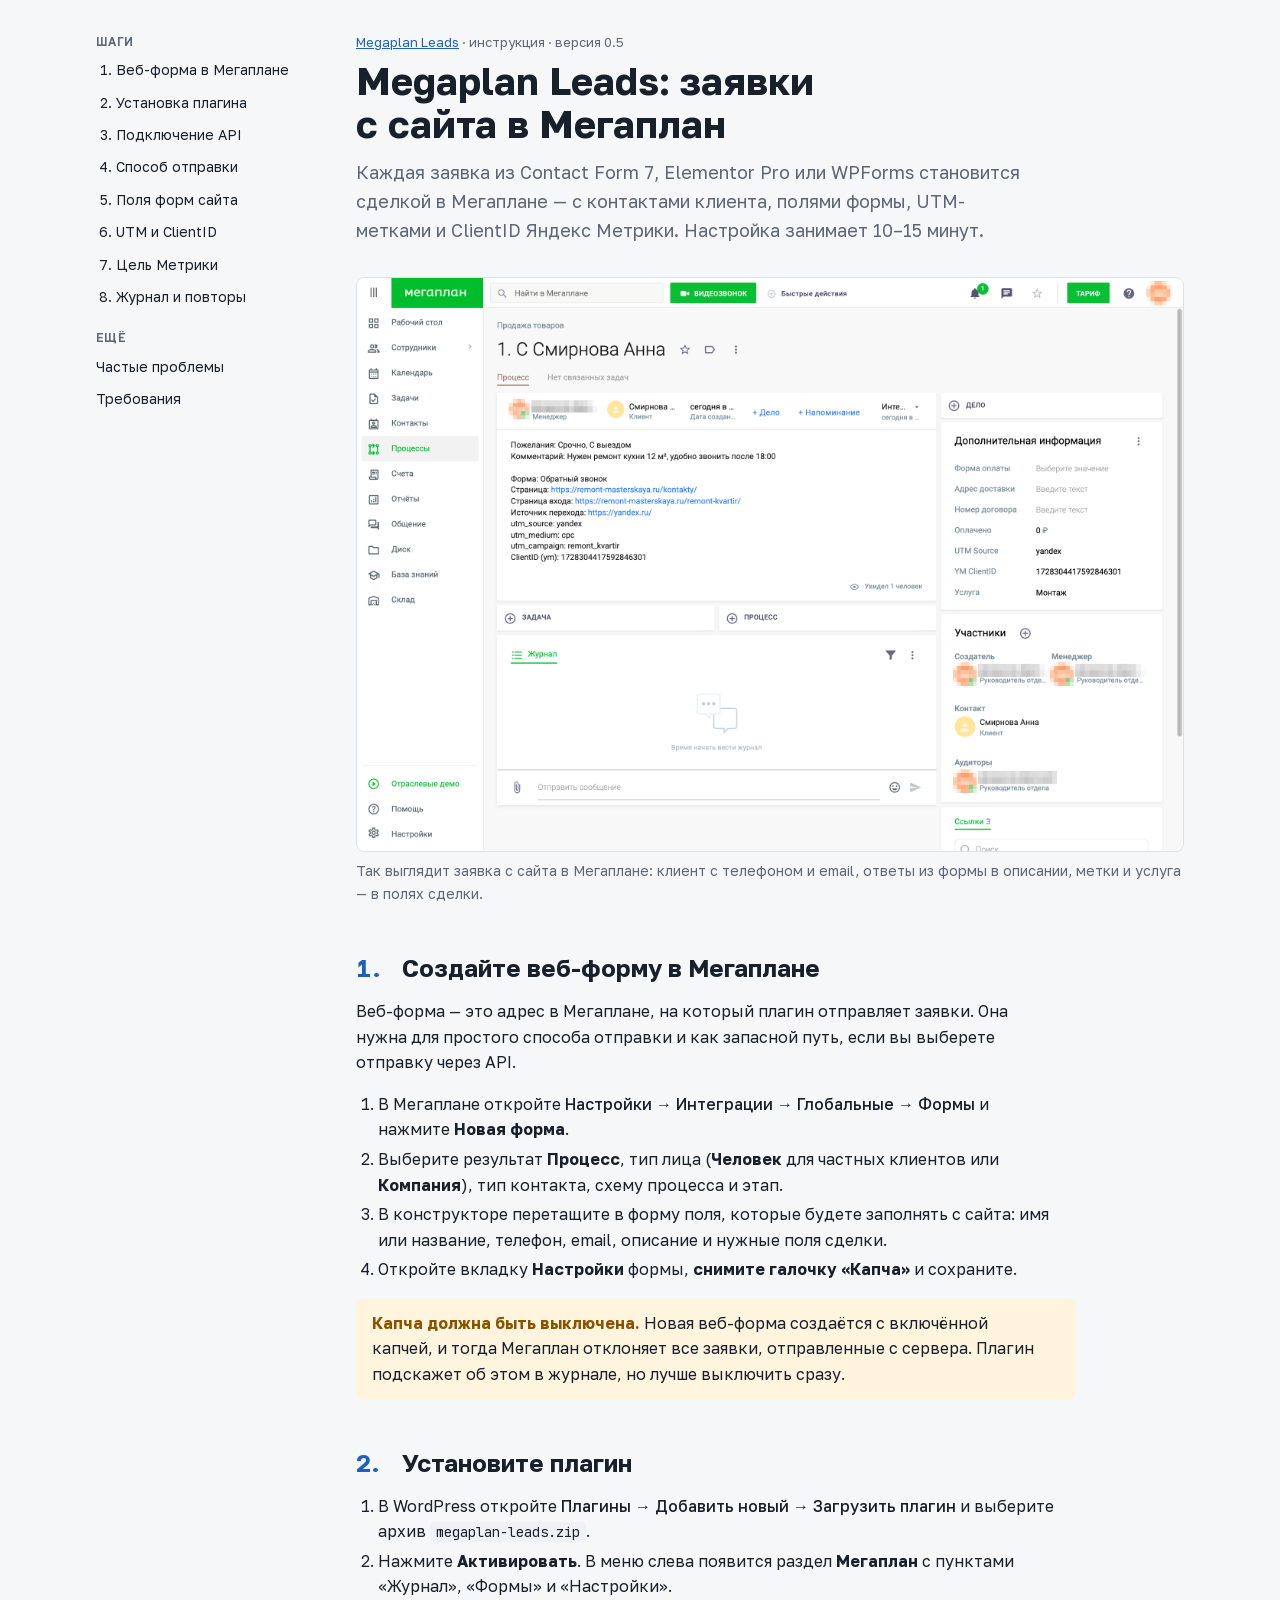
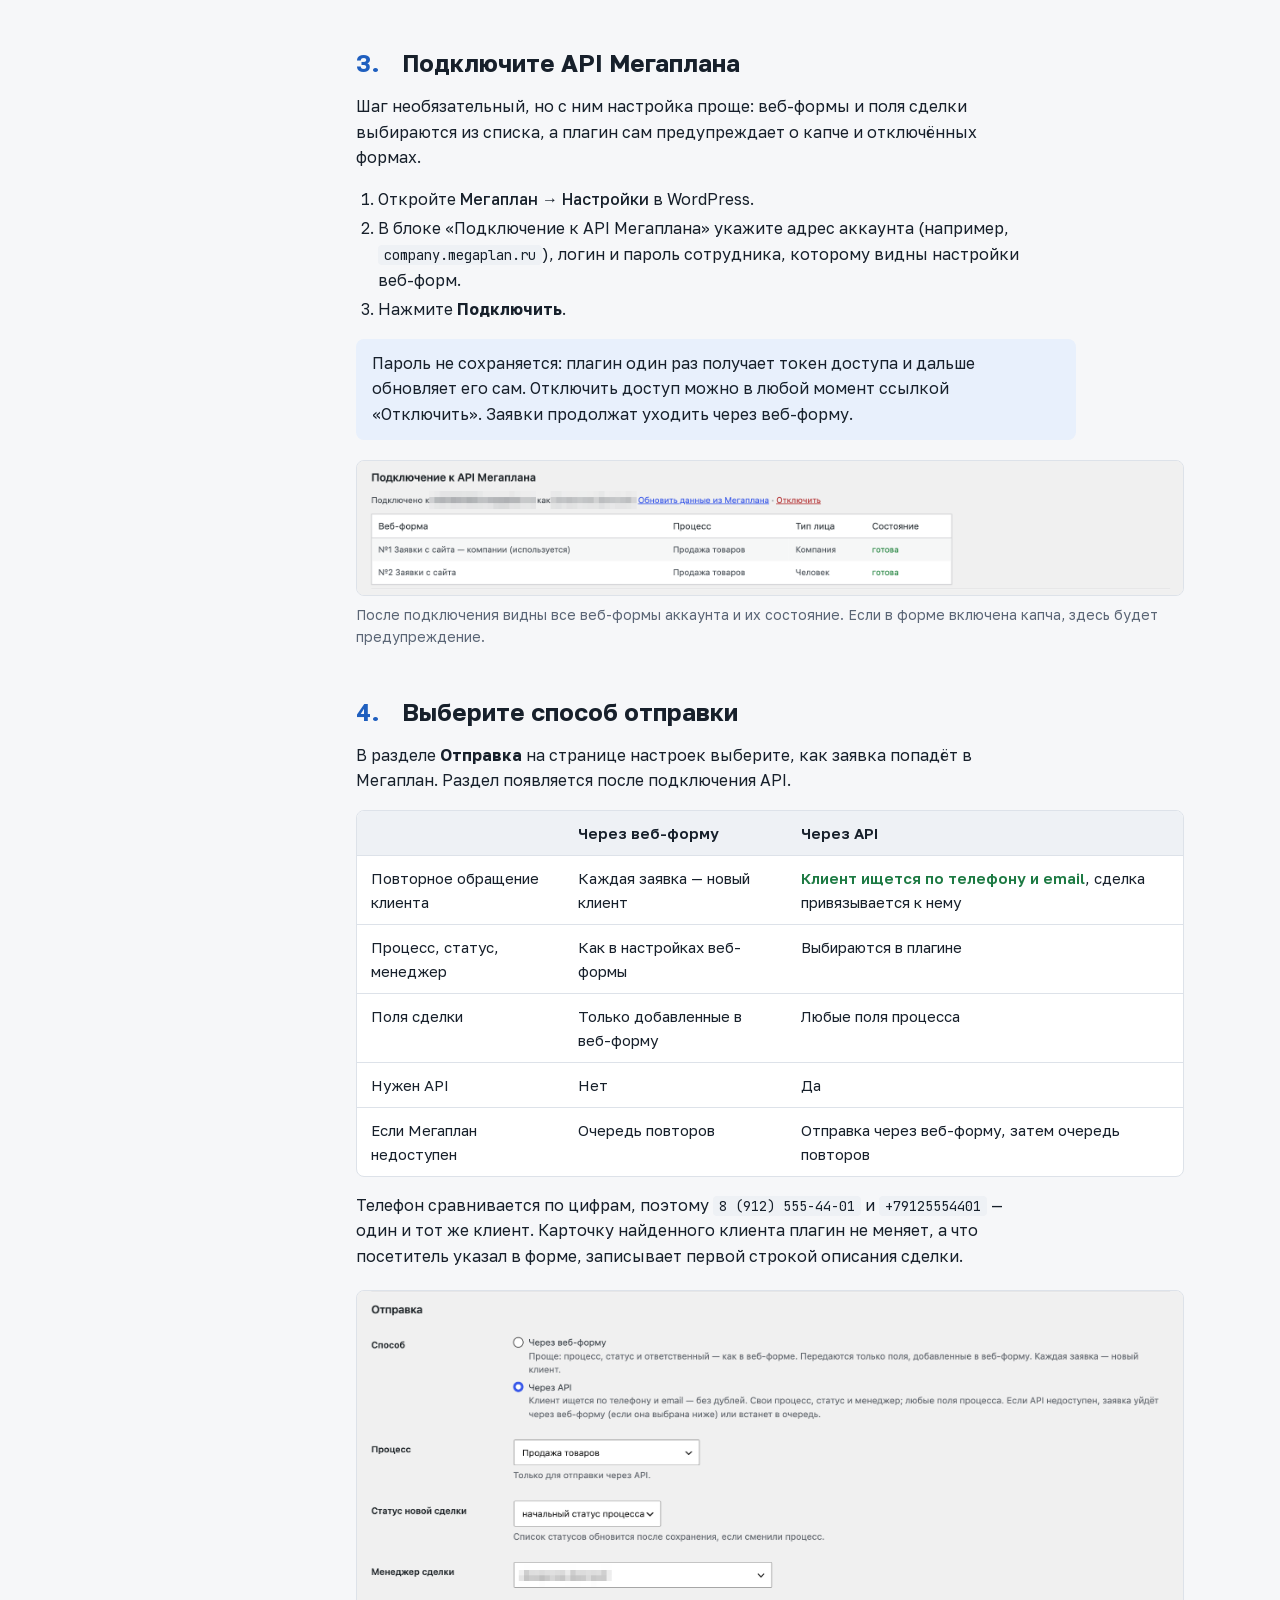
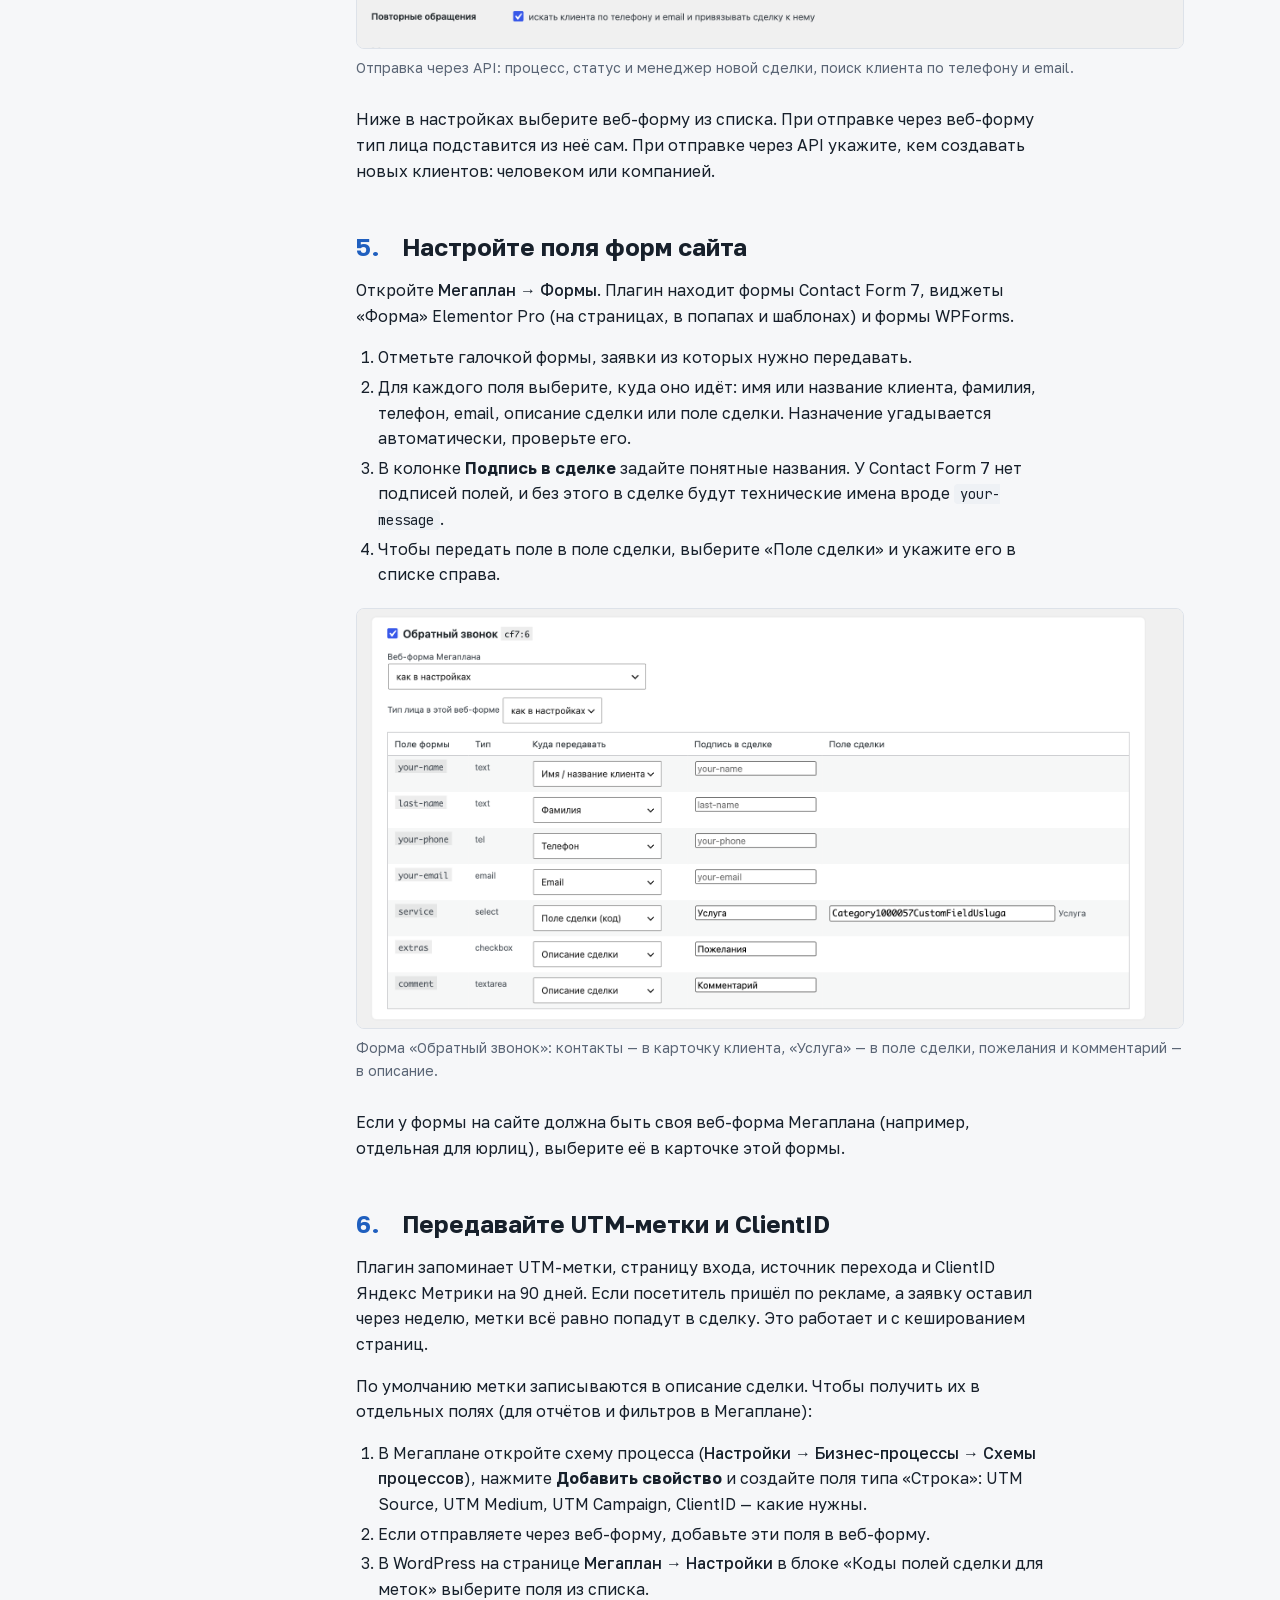
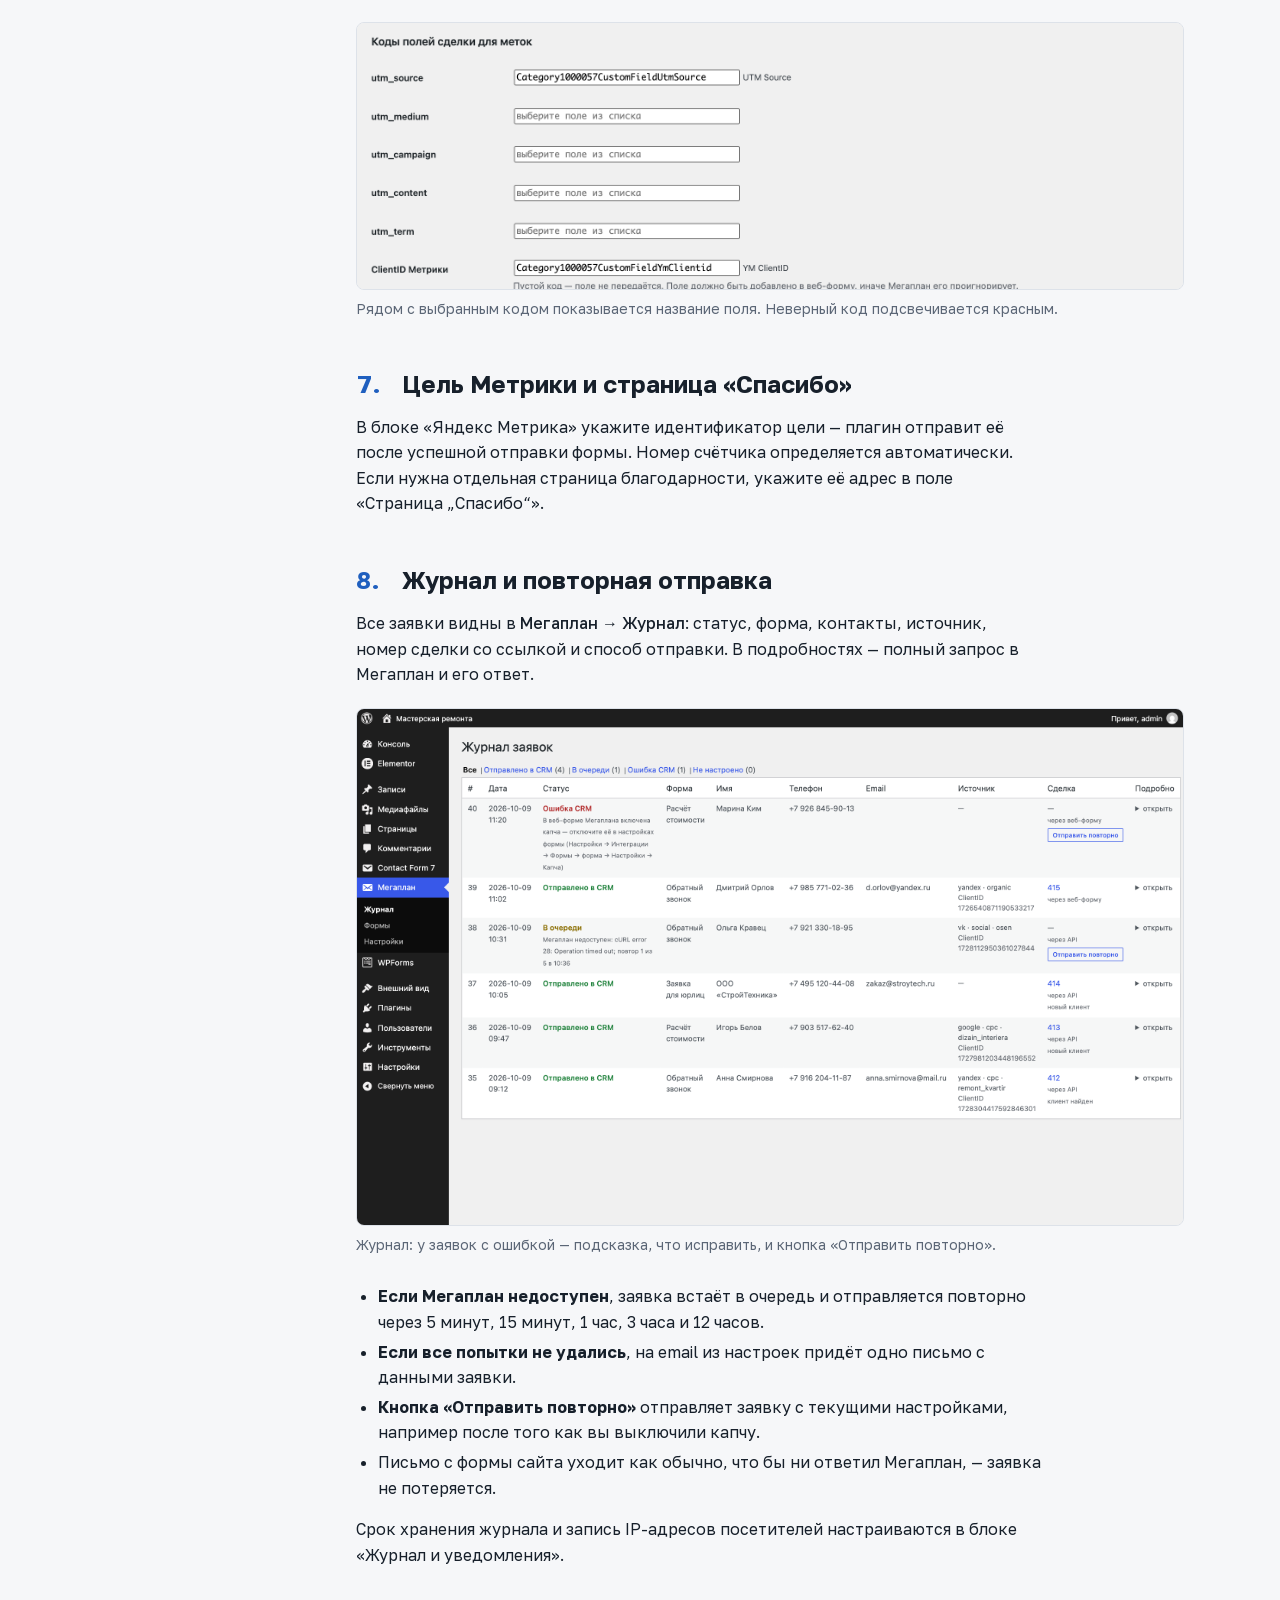
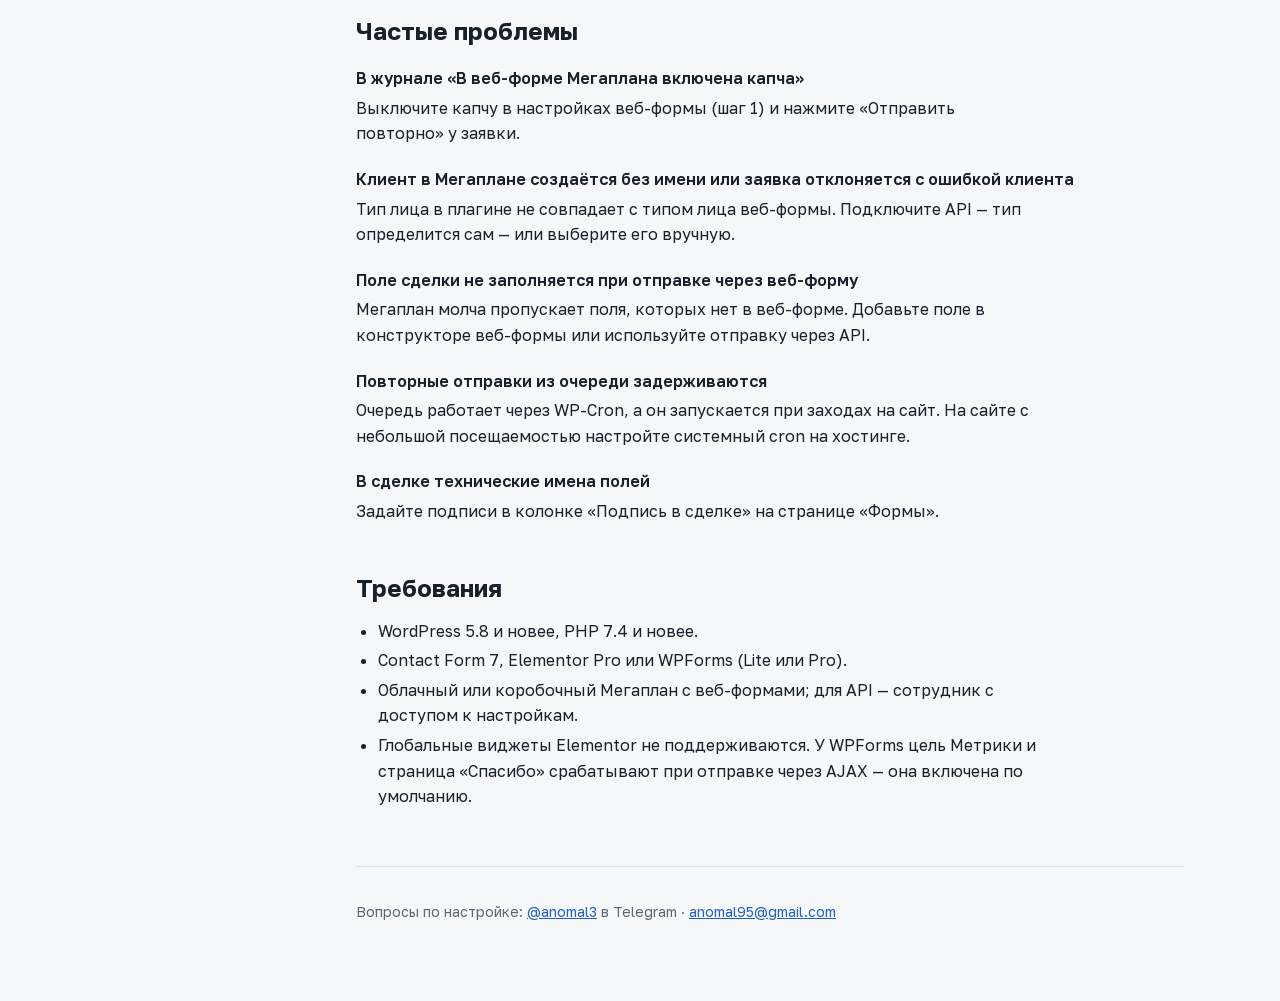
==== instrukciya/index.html @ 5ceb30bf "Лендинг и инструкция Megaplan Leads Co-Authored-By: Claude Opus 5.5 <noreply@anthropic.com>" ====
<!doctype html>
<html lang="ru">
<head>
<meta charset="utf-8">
<meta name="viewport" content="width=device-width, initial-scale=1, viewport-fit=cover">
<style>:root{color-scheme:light}body{margin:0}img{max-width:100%}[hidden]{display:none!important}</style>
<title>Настройка Megaplan Leads</title>
<link rel="stylesheet" href="../fonts/fonts.css">
<style>
  /* Документ-инструкция: узкая колонка текста, слева на широком экране — оглавление шагов */
  :root {
    --bg: #f6f7f9;
    --paper: #ffffff;
    --ink: #17202b;
    --muted: #5b6676;
    --line: #dde2e9;
    --accent: #1f5fbf;
    --accent-soft: #e8f0fc;
    --warn: #8a5300;
    --warn-soft: #fff4de;
    --ok: #1d7a43;
    --code-bg: #eef1f5;
    --font-body: "Golos Text", "Segoe UI", Roboto, Arial, sans-serif;
    --font-mono: "JetBrains Mono", ui-monospace, Menlo, Consolas, monospace;
  }
  @media (prefers-color-scheme: dark) {
    :root:not([data-theme="light"]) {
      --bg: #11161d; --paper: #18202a; --ink: #e6ebf2; --muted: #9aa6b6; --line: #2a3542;
      --accent: #7aa7ee; --accent-soft: #1b2a40; --warn: #f0b562; --warn-soft: #2b2312; --ok: #6fcf97; --code-bg: #222c38;
      color-scheme: dark;
    }
  }
  :root[data-theme="dark"] {
    --bg: #11161d; --paper: #18202a; --ink: #e6ebf2; --muted: #9aa6b6; --line: #2a3542;
    --accent: #7aa7ee; --accent-soft: #1b2a40; --warn: #f0b562; --warn-soft: #2b2312; --ok: #6fcf97; --code-bg: #222c38;
    color-scheme: dark;
  }

  * { box-sizing: border-box; }
  body { background: var(--bg); color: var(--ink); font: 16px/1.6 var(--font-body); }
  .wrap { max-width: 1120px; margin: 0 auto; padding-inline: 16px; padding-block: 32px 64px; display: grid; grid-template-columns: 220px minmax(0, 1fr); gap: 40px; }
  @media (max-width: 860px) { .wrap { grid-template-columns: minmax(0, 1fr); gap: 16px; } .toc { position: static !important; } }

  .toc { position: sticky; top: calc(env(safe-area-inset-top, 0px) + 24px); align-self: start; font-size: 14px; }
  .toc p { margin: 0 0 8px; font-weight: 600; color: var(--muted); letter-spacing: .04em; text-transform: uppercase; font-size: 12px; }
  .toc ol { margin: 0; padding-left: 20px; display: grid; gap: 6px; }
  .toc a { color: var(--ink); text-decoration: none; }
  .toc a:hover, .toc a:focus-visible { color: var(--accent); text-decoration: underline; }

  main { min-width: 0; }
  header { margin-bottom: 32px; }
  .eyebrow { font-size: 13px; color: var(--muted); margin: 0 0 6px; }
  h1 { font-size: clamp(28px, 4vw, 38px); line-height: 1.15; margin: 0 0 12px; font-weight: 700; text-wrap: balance; }
  .lead { font-size: 18px; color: var(--muted); max-width: 62ch; margin: 0; }
  h2 { font-size: 24px; line-height: 1.25; margin: 48px 0 12px; text-wrap: balance; scroll-margin-top: 24px; }
  h3 { font-size: 18px; margin: 28px 0 8px; }
  p, li { max-width: 68ch; }
  ul, ol { padding-left: 22px; }
  li + li { margin-top: 4px; }
  a { color: var(--accent); }
  code { font-family: var(--font-mono); font-size: .86em; background: var(--code-bg); padding: 1px 6px; border-radius: 4px; overflow-wrap: anywhere; }
  .path { font-weight: 500; }

  .step-num { display: inline-block; min-width: 1.9em; color: var(--accent); font-variant-numeric: tabular-nums; }

  .note, .warn { border-radius: 8px; padding: 12px 16px; margin: 16px 0; max-width: 72ch; }
  .note { background: var(--accent-soft); }
  .warn { background: var(--warn-soft); }
  .warn strong { color: var(--warn); }
  .note p, .warn p { margin: 0; }

  figure { margin: 20px 0 28px; }
  figure img { display: block; width: 100%; max-width: 100%; height: auto; border: 1px solid var(--line); border-radius: 8px; background: var(--paper); }
  figcaption { font-size: 14px; color: var(--muted); margin-top: 8px; }

  .table-wrap { overflow-x: auto; margin: 16px 0; border: 1px solid var(--line); border-radius: 8px; background: var(--paper); }
  table { border-collapse: collapse; width: 100%; min-width: 560px; font-size: 15px; }
  th, td { text-align: left; vertical-align: top; padding: 10px 14px; border-bottom: 1px solid var(--line); }
  th { font-weight: 600; background: var(--code-bg); }
  tr:last-child td { border-bottom: 0; }
  .yes { color: var(--ok); font-weight: 600; }

  dl.faq { margin: 0; }
  dl.faq dt { font-weight: 600; margin-top: 20px; }
  dl.faq dd { margin: 4px 0 0; max-width: 68ch; }

  footer { margin-top: 56px; padding-top: 20px; border-top: 1px solid var(--line); color: var(--muted); font-size: 14px; }
</style>
</head>
<body>

<div class="wrap">
  <nav class="toc" aria-label="Оглавление">
    <p>Шаги</p>
    <ol>
      <li><a href="#vebforma">Веб-форма в Мегаплане</a></li>
      <li><a href="#ustanovka">Установка плагина</a></li>
      <li><a href="#api">Подключение API</a></li>
      <li><a href="#sposob">Способ отправки</a></li>
      <li><a href="#formy">Поля форм сайта</a></li>
      <li><a href="#metki">UTM и ClientID</a></li>
      <li><a href="#metrika">Цель Метрики</a></li>
      <li><a href="#zhurnal">Журнал и повторы</a></li>
    </ol>
    <p style="margin-top:20px">Ещё</p>
    <ol style="list-style:none;padding-left:0">
      <li><a href="#problemy">Частые проблемы</a></li>
      <li><a href="#trebovaniya">Требования</a></li>
    </ol>
  </nav>

  <main>
    <header>
      <p class="eyebrow"><a href="../">Megaplan Leads</a> · инструкция · версия 0.5</p>
      <h1>Megaplan Leads: заявки с сайта в Мегаплан</h1>
      <p class="lead">Каждая заявка из Contact Form 7, Elementor Pro или WPForms становится сделкой в Мегаплане — с контактами клиента, полями формы, UTM-метками и ClientID Яндекс Метрики. Настройка занимает 10–15 минут.</p>
    </header>

    <figure>
      <img src="../screenshots/06-sdelka-v-megaplane.png" alt="Сделка в Мегаплане: клиент Анна Смирнова, описание с полями формы и метками, поля UTM Source, YM ClientID и Услуга заполнены" width="2160" height="1500">
      <figcaption>Так выглядит заявка с сайта в Мегаплане: клиент с телефоном и email, ответы из формы в описании, метки и услуга — в полях сделки.</figcaption>
    </figure>

    <h2 id="vebforma"><span class="step-num">1.</span>Создайте веб-форму в Мегаплане</h2>
    <p>Веб-форма — это адрес в Мегаплане, на который плагин отправляет заявки. Она нужна для простого способа отправки и как запасной путь, если вы выберете отправку через API.</p>
    <ol>
      <li>В Мегаплане откройте <span class="path">Настройки → Интеграции → Глобальные → Формы</span> и нажмите <b>Новая форма</b>.</li>
      <li>Выберите результат <b>Процесс</b>, тип лица (<b>Человек</b> для частных клиентов или <b>Компания</b>), тип контакта, схему процесса и этап.</li>
      <li>В конструкторе перетащите в форму поля, которые будете заполнять с сайта: имя или название, телефон, email, описание и нужные поля сделки.</li>
      <li>Откройте вкладку <b>Настройки</b> формы, <b>снимите галочку «Капча»</b> и сохраните.</li>
    </ol>
    <div class="warn"><p><strong>Капча должна быть выключена.</strong> Новая веб-форма создаётся с включённой капчей, и тогда Мегаплан отклоняет все заявки, отправленные с сервера. Плагин подскажет об этом в журнале, но лучше выключить сразу.</p></div>

    <h2 id="ustanovka"><span class="step-num">2.</span>Установите плагин</h2>
    <ol>
      <li>В WordPress откройте <span class="path">Плагины → Добавить новый → Загрузить плагин</span> и выберите архив <code>megaplan-leads.zip</code>.</li>
      <li>Нажмите <b>Активировать</b>. В меню слева появится раздел <b>Мегаплан</b> с пунктами «Журнал», «Формы» и «Настройки».</li>
    </ol>

    <h2 id="api"><span class="step-num">3.</span>Подключите API Мегаплана</h2>
    <p>Шаг необязательный, но с ним настройка проще: веб-формы и поля сделки выбираются из списка, а плагин сам предупреждает о капче и отключённых формах.</p>
    <ol>
      <li>Откройте <span class="path">Мегаплан → Настройки</span> в WordPress.</li>
      <li>В блоке «Подключение к API Мегаплана» укажите адрес аккаунта (например, <code>company.megaplan.ru</code>), логин и пароль сотрудника, которому видны настройки веб-форм.</li>
      <li>Нажмите <b>Подключить</b>.</li>
    </ol>
    <div class="note"><p>Пароль не сохраняется: плагин один раз получает токен доступа и дальше обновляет его сам. Отключить доступ можно в любой момент ссылкой «Отключить». Заявки продолжат уходить через веб-форму.</p></div>
    <figure>
      <img src="../screenshots/02-podklyuchenie-api.png" alt="Блок подключения к API: аккаунт подключён, таблица веб-форм с процессом, типом лица и состоянием" width="1920" height="312">
      <figcaption>После подключения видны все веб-формы аккаунта и их состояние. Если в форме включена капча, здесь будет предупреждение.</figcaption>
    </figure>

    <h2 id="sposob"><span class="step-num">4.</span>Выберите способ отправки</h2>
    <p>В разделе <b>Отправка</b> на странице настроек выберите, как заявка попадёт в Мегаплан. Раздел появляется после подключения API.</p>
    <div class="table-wrap">
      <table>
        <thead><tr><th></th><th>Через веб-форму</th><th>Через API</th></tr></thead>
        <tbody>
          <tr><td>Повторное обращение клиента</td><td>Каждая заявка — новый клиент</td><td><span class="yes">Клиент ищется по телефону и email</span>, сделка привязывается к нему</td></tr>
          <tr><td>Процесс, статус, менеджер</td><td>Как в настройках веб-формы</td><td>Выбираются в плагине</td></tr>
          <tr><td>Поля сделки</td><td>Только добавленные в веб-форму</td><td>Любые поля процесса</td></tr>
          <tr><td>Нужен API</td><td>Нет</td><td>Да</td></tr>
          <tr><td>Если Мегаплан недоступен</td><td>Очередь повторов</td><td>Отправка через веб-форму, затем очередь повторов</td></tr>
        </tbody>
      </table>
    </div>
    <p>Телефон сравнивается по цифрам, поэтому <code>8 (912) 555-44-01</code> и <code>+79125554401</code> — один и тот же клиент. Карточку найденного клиента плагин не меняет, а что посетитель указал в форме, записывает первой строкой описания сделки.</p>
    <figure>
      <img src="../screenshots/03-otpravka-cherez-api.png" alt="Раздел «Отправка»: выбран способ «Через API», процесс, статус новой сделки, менеджер и поиск повторных обращений" width="1920" height="831">
      <figcaption>Отправка через API: процесс, статус и менеджер новой сделки, поиск клиента по телефону и email.</figcaption>
    </figure>
    <p>Ниже в настройках выберите веб-форму из списка. При отправке через веб-форму тип лица подставится из неё сам. При отправке через API укажите, кем создавать новых клиентов: человеком или компанией.</p>

    <h2 id="formy"><span class="step-num">5.</span>Настройте поля форм сайта</h2>
    <p>Откройте <span class="path">Мегаплан → Формы</span>. Плагин находит формы Contact Form 7, виджеты «Форма» Elementor Pro (на страницах, в попапах и шаблонах) и формы WPForms.</p>
    <ol>
      <li>Отметьте галочкой формы, заявки из которых нужно передавать.</li>
      <li>Для каждого поля выберите, куда оно идёт: имя или название клиента, фамилия, телефон, email, описание сделки или поле сделки. Назначение угадывается автоматически, проверьте его.</li>
      <li>В колонке <b>Подпись в сделке</b> задайте понятные названия. У Contact Form 7 нет подписей полей, и без этого в сделке будут технические имена вроде <code>your-message</code>.</li>
      <li>Чтобы передать поле в поле сделки, выберите «Поле сделки» и укажите его в списке справа.</li>
    </ol>
    <figure>
      <img src="../screenshots/05-polya-formy.png" alt="Настройка формы «Обратный звонок»: поля имени, фамилии, телефона и email идут в карточку клиента, услуга — в поле сделки, остальное — в описание" width="1920" height="977">
      <figcaption>Форма «Обратный звонок»: контакты — в карточку клиента, «Услуга» — в поле сделки, пожелания и комментарий — в описание.</figcaption>
    </figure>
    <p>Если у формы на сайте должна быть своя веб-форма Мегаплана (например, отдельная для юрлиц), выберите её в карточке этой формы.</p>

    <h2 id="metki"><span class="step-num">6.</span>Передавайте UTM-метки и ClientID</h2>
    <p>Плагин запоминает UTM-метки, страницу входа, источник перехода и ClientID Яндекс Метрики на 90 дней. Если посетитель пришёл по рекламе, а заявку оставил через неделю, метки всё равно попадут в сделку. Это работает и с кешированием страниц.</p>
    <p>По умолчанию метки записываются в описание сделки. Чтобы получить их в отдельных полях (для отчётов и фильтров в Мегаплане):</p>
    <ol>
      <li>В Мегаплане откройте схему процесса (<span class="path">Настройки → Бизнес-процессы → Схемы процессов</span>), нажмите <b>Добавить свойство</b> и создайте поля типа «Строка»: UTM Source, UTM Medium, UTM Campaign, ClientID — какие нужны.</li>
      <li>Если отправляете через веб-форму, добавьте эти поля в веб-форму.</li>
      <li>В WordPress на странице <span class="path">Мегаплан → Настройки</span> в блоке «Коды полей сделки для меток» выберите поля из списка.</li>
    </ol>
    <figure>
      <img src="../screenshots/04-kody-poley.png" alt="Коды полей сделки для меток: utm_source и ClientID Метрики выбраны, рядом показаны названия полей" width="1920" height="618">
      <figcaption>Рядом с выбранным кодом показывается название поля. Неверный код подсвечивается красным.</figcaption>
    </figure>

    <h2 id="metrika"><span class="step-num">7.</span>Цель Метрики и страница «Спасибо»</h2>
    <p>В блоке «Яндекс Метрика» укажите идентификатор цели — плагин отправит её после успешной отправки формы. Номер счётчика определяется автоматически. Если нужна отдельная страница благодарности, укажите её адрес в поле «Страница „Спасибо“».</p>

    <h2 id="zhurnal"><span class="step-num">8.</span>Журнал и повторная отправка</h2>
    <p>Все заявки видны в <span class="path">Мегаплан → Журнал</span>: статус, форма, контакты, источник, номер сделки со ссылкой и способ отправки. В подробностях — полный запрос в Мегаплан и его ответ.</p>
    <figure>
      <img src="../screenshots/01-zhurnal.png" alt="Журнал заявок: отправленные заявки со ссылками на сделки, заявка в очереди и заявка с ошибкой и подсказкой" width="2160" height="1350">
      <figcaption>Журнал: у заявок с ошибкой — подсказка, что исправить, и кнопка «Отправить повторно».</figcaption>
    </figure>
    <ul>
      <li><b>Если Мегаплан недоступен</b>, заявка встаёт в очередь и отправляется повторно через 5 минут, 15 минут, 1 час, 3 часа и 12 часов.</li>
      <li><b>Если все попытки не удались</b>, на email из настроек придёт одно письмо с данными заявки.</li>
      <li><b>Кнопка «Отправить повторно»</b> отправляет заявку с текущими настройками, например после того как вы выключили капчу.</li>
      <li>Письмо с формы сайта уходит как обычно, что бы ни ответил Мегаплан, — заявка не потеряется.</li>
    </ul>
    <p>Срок хранения журнала и запись IP-адресов посетителей настраиваются в блоке «Журнал и уведомления».</p>

    <h2 id="problemy">Частые проблемы</h2>
    <dl class="faq">
      <dt>В журнале «В веб-форме Мегаплана включена капча»</dt>
      <dd>Выключите капчу в настройках веб-формы (шаг 1) и нажмите «Отправить повторно» у заявки.</dd>
      <dt>Клиент в Мегаплане создаётся без имени или заявка отклоняется с ошибкой клиента</dt>
      <dd>Тип лица в плагине не совпадает с типом лица веб-формы. Подключите API — тип определится сам — или выберите его вручную.</dd>
      <dt>Поле сделки не заполняется при отправке через веб-форму</dt>
      <dd>Мегаплан молча пропускает поля, которых нет в веб-форме. Добавьте поле в конструкторе веб-формы или используйте отправку через API.</dd>
      <dt>Повторные отправки из очереди задерживаются</dt>
      <dd>Очередь работает через WP-Cron, а он запускается при заходах на сайт. На сайте с небольшой посещаемостью настройте системный cron на хостинге.</dd>
      <dt>В сделке технические имена полей</dt>
      <dd>Задайте подписи в колонке «Подпись в сделке» на странице «Формы».</dd>
    </dl>

    <h2 id="trebovaniya">Требования</h2>
    <ul>
      <li>WordPress 5.8 и новее, PHP 7.4 и новее.</li>
      <li>Contact Form 7, Elementor Pro или WPForms (Lite или Pro).</li>
      <li>Облачный или коробочный Мегаплан с веб-формами; для API — сотрудник с доступом к настройкам.</li>
      <li>Глобальные виджеты Elementor не поддерживаются. У WPForms цель Метрики и страница «Спасибо» срабатывают при отправке через AJAX — она включена по умолчанию.</li>
    </ul>

    <footer>
      <p>Вопросы по настройке: <a href="https://t.me/anomal3">@anomal3</a> в Telegram · <a href="mailto:anomal95@gmail.com">anomal95@gmail.com</a></p>
    </footer>
  </main>
</div>
</body>
</html>
---- fonts/fonts.css ----
@font-face {
  font-family: 'Golos Text';
  font-style: normal;
  font-weight: 400;
  font-display: swap;
  src: url(GolosText-400-b06cf9.woff2) format('woff2');
  unicode-range: U+0460-052F, U+1C80-1C8A, U+20B4, U+2DE0-2DFF, U+A640-A69F, U+FE2E-FE2F;
}
@font-face {
  font-family: 'Golos Text';
  font-style: normal;
  font-weight: 400;
  font-display: swap;
  src: url(GolosText-400-721d01.woff2) format('woff2');
  unicode-range: U+0301, U+0400-045F, U+0490-0491, U+04B0-04B1, U+2116;
}
@font-face {
  font-family: 'Golos Text';
  font-style: normal;
  font-weight: 400;
  font-display: swap;
  src: url(GolosText-400-52fc06.woff2) format('woff2');
  unicode-range: U+0100-02BA, U+02BD-02C5, U+02C7-02CC, U+02CE-02D7, U+02DD-02FF, U+0304, U+0308, U+0329, U+1D00-1DBF, U+1E00-1E9F, U+1EF2-1EFF, U+2020, U+20A0-20AB, U+20AD-20C4, U+2113, U+2C60-2C7F, U+A720-A7FF;
}
@font-face {
  font-family: 'Golos Text';
  font-style: normal;
  font-weight: 400;
  font-display: swap;
  src: url(GolosText-400-65c68b.woff2) format('woff2');
  unicode-range: U+0000-00FF, U+0131, U+0152-0153, U+02BB-02BC, U+02C6, U+02DA, U+02DC, U+0304, U+0308, U+0329, U+2000-206F, U+20AC, U+2122, U+2191, U+2193, U+2212, U+2215, U+FEFF, U+FFFD;
}
@font-face {
  font-family: 'Golos Text';
  font-style: normal;
  font-weight: 500;
  font-display: swap;
  src: url(GolosText-500-b06cf9.woff2) format('woff2');
  unicode-range: U+0460-052F, U+1C80-1C8A, U+20B4, U+2DE0-2DFF, U+A640-A69F, U+FE2E-FE2F;
}
@font-face {
  font-family: 'Golos Text';
  font-style: normal;
  font-weight: 500;
  font-display: swap;
  src: url(GolosText-500-721d01.woff2) format('woff2');
  unicode-range: U+0301, U+0400-045F, U+0490-0491, U+04B0-04B1, U+2116;
}
@font-face {
  font-family: 'Golos Text';
  font-style: normal;
  font-weight: 500;
  font-display: swap;
  src: url(GolosText-500-52fc06.woff2) format('woff2');
  unicode-range: U+0100-02BA, U+02BD-02C5, U+02C7-02CC, U+02CE-02D7, U+02DD-02FF, U+0304, U+0308, U+0329, U+1D00-1DBF, U+1E00-1E9F, U+1EF2-1EFF, U+2020, U+20A0-20AB, U+20AD-20C4, U+2113, U+2C60-2C7F, U+A720-A7FF;
}
@font-face {
  font-family: 'Golos Text';
  font-style: normal;
  font-weight: 500;
  font-display: swap;
  src: url(GolosText-500-65c68b.woff2) format('woff2');
  unicode-range: U+0000-00FF, U+0131, U+0152-0153, U+02BB-02BC, U+02C6, U+02DA, U+02DC, U+0304, U+0308, U+0329, U+2000-206F, U+20AC, U+2122, U+2191, U+2193, U+2212, U+2215, U+FEFF, U+FFFD;
}
@font-face {
  font-family: 'Golos Text';
  font-style: normal;
  font-weight: 600;
  font-display: swap;
  src: url(GolosText-600-b06cf9.woff2) format('woff2');
  unicode-range: U+0460-052F, U+1C80-1C8A, U+20B4, U+2DE0-2DFF, U+A640-A69F, U+FE2E-FE2F;
}
@font-face {
  font-family: 'Golos Text';
  font-style: normal;
  font-weight: 600;
  font-display: swap;
  src: url(GolosText-600-721d01.woff2) format('woff2');
  unicode-range: U+0301, U+0400-045F, U+0490-0491, U+04B0-04B1, U+2116;
}
@font-face {
  font-family: 'Golos Text';
  font-style: normal;
  font-weight: 600;
  font-display: swap;
  src: url(GolosText-600-52fc06.woff2) format('woff2');
  unicode-range: U+0100-02BA, U+02BD-02C5, U+02C7-02CC, U+02CE-02D7, U+02DD-02FF, U+0304, U+0308, U+0329, U+1D00-1DBF, U+1E00-1E9F, U+1EF2-1EFF, U+2020, U+20A0-20AB, U+20AD-20C4, U+2113, U+2C60-2C7F, U+A720-A7FF;
}
@font-face {
  font-family: 'Golos Text';
  font-style: normal;
  font-weight: 600;
  font-display: swap;
  src: url(GolosText-600-65c68b.woff2) format('woff2');
  unicode-range: U+0000-00FF, U+0131, U+0152-0153, U+02BB-02BC, U+02C6, U+02DA, U+02DC, U+0304, U+0308, U+0329, U+2000-206F, U+20AC, U+2122, U+2191, U+2193, U+2212, U+2215, U+FEFF, U+FFFD;
}
@font-face {
  font-family: 'Golos Text';
  font-style: normal;
  font-weight: 700;
  font-display: swap;
  src: url(GolosText-700-b06cf9.woff2) format('woff2');
  unicode-range: U+0460-052F, U+1C80-1C8A, U+20B4, U+2DE0-2DFF, U+A640-A69F, U+FE2E-FE2F;
}
@font-face {
  font-family: 'Golos Text';
  font-style: normal;
  font-weight: 700;
  font-display: swap;
  src: url(GolosText-700-721d01.woff2) format('woff2');
  unicode-range: U+0301, U+0400-045F, U+0490-0491, U+04B0-04B1, U+2116;
}
@font-face {
  font-family: 'Golos Text';
  font-style: normal;
  font-weight: 700;
  font-display: swap;
  src: url(GolosText-700-52fc06.woff2) format('woff2');
  unicode-range: U+0100-02BA, U+02BD-02C5, U+02C7-02CC, U+02CE-02D7, U+02DD-02FF, U+0304, U+0308, U+0329, U+1D00-1DBF, U+1E00-1E9F, U+1EF2-1EFF, U+2020, U+20A0-20AB, U+20AD-20C4, U+2113, U+2C60-2C7F, U+A720-A7FF;
}
@font-face {
  font-family: 'Golos Text';
  font-style: normal;
  font-weight: 700;
  font-display: swap;
  src: url(GolosText-700-65c68b.woff2) format('woff2');
  unicode-range: U+0000-00FF, U+0131, U+0152-0153, U+02BB-02BC, U+02C6, U+02DA, U+02DC, U+0304, U+0308, U+0329, U+2000-206F, U+20AC, U+2122, U+2191, U+2193, U+2212, U+2215, U+FEFF, U+FFFD;
}
@font-face {
  font-family: 'JetBrains Mono';
  font-style: normal;
  font-weight: 400;
  font-display: swap;
  src: url(JetBrainsMono-400-982bf4.woff2) format('woff2');
  unicode-range: U+0460-052F, U+1C80-1C8A, U+20B4, U+2DE0-2DFF, U+A640-A69F, U+FE2E-FE2F;
}
@font-face {
  font-family: 'JetBrains Mono';
  font-style: normal;
  font-weight: 400;
  font-display: swap;
  src: url(JetBrainsMono-400-ffa6bb.woff2) format('woff2');
  unicode-range: U+0301, U+0400-045F, U+0490-0491, U+04B0-04B1, U+2116;
}
@font-face {
  font-family: 'JetBrains Mono';
  font-style: normal;
  font-weight: 400;
  font-display: swap;
  src: url(JetBrainsMono-400-76306e.woff2) format('woff2');
  unicode-range: U+0100-02BA, U+02BD-02C5, U+02C7-02CC, U+02CE-02D7, U+02DD-02FF, U+0304, U+0308, U+0329, U+1D00-1DBF, U+1E00-1E9F, U+1EF2-1EFF, U+2020, U+20A0-20AB, U+20AD-20C4, U+2113, U+2C60-2C7F, U+A720-A7FF;
}
@font-face {
  font-family: 'JetBrains Mono';
  font-style: normal;
  font-weight: 400;
  font-display: swap;
  src: url(JetBrainsMono-400-1cd702.woff2) format('woff2');
  unicode-range: U+0000-00FF, U+0131, U+0152-0153, U+02BB-02BC, U+02C6, U+02DA, U+02DC, U+0304, U+0308, U+0329, U+2000-206F, U+20AC, U+2122, U+2191, U+2193, U+2212, U+2215, U+FEFF, U+FFFD;
}
@font-face {
  font-family: 'JetBrains Mono';
  font-style: normal;
  font-weight: 500;
  font-display: swap;
  src: url(JetBrainsMono-500-982bf4.woff2) format('woff2');
  unicode-range: U+0460-052F, U+1C80-1C8A, U+20B4, U+2DE0-2DFF, U+A640-A69F, U+FE2E-FE2F;
}
@font-face {
  font-family: 'JetBrains Mono';
  font-style: normal;
  font-weight: 500;
  font-display: swap;
  src: url(JetBrainsMono-500-ffa6bb.woff2) format('woff2');
  unicode-range: U+0301, U+0400-045F, U+0490-0491, U+04B0-04B1, U+2116;
}
@font-face {
  font-family: 'JetBrains Mono';
  font-style: normal;
  font-weight: 500;
  font-display: swap;
  src: url(JetBrainsMono-500-76306e.woff2) format('woff2');
  unicode-range: U+0100-02BA, U+02BD-02C5, U+02C7-02CC, U+02CE-02D7, U+02DD-02FF, U+0304, U+0308, U+0329, U+1D00-1DBF, U+1E00-1E9F, U+1EF2-1EFF, U+2020, U+20A0-20AB, U+20AD-20C4, U+2113, U+2C60-2C7F, U+A720-A7FF;
}
@font-face {
  font-family: 'JetBrains Mono';
  font-style: normal;
  font-weight: 500;
  font-display: swap;
  src: url(JetBrainsMono-500-1cd702.woff2) format('woff2');
  unicode-range: U+0000-00FF, U+0131, U+0152-0153, U+02BB-02BC, U+02C6, U+02DA, U+02DC, U+0304, U+0308, U+0329, U+2000-206F, U+20AC, U+2122, U+2191, U+2193, U+2212, U+2215, U+FEFF, U+FFFD;
}
@font-face {
  font-family: 'Unbounded';
  font-style: normal;
  font-weight: 500;
  font-display: swap;
  src: url(Unbounded-500-497409.woff2) format('woff2');
  unicode-range: U+0460-052F, U+1C80-1C8A, U+20B4, U+2DE0-2DFF, U+A640-A69F, U+FE2E-FE2F;
}
@font-face {
  font-family: 'Unbounded';
  font-style: normal;
  font-weight: 500;
  font-display: swap;
  src: url(Unbounded-500-cb504d.woff2) format('woff2');
  unicode-range: U+0301, U+0400-045F, U+0490-0491, U+04B0-04B1, U+2116;
}
@font-face {
  font-family: 'Unbounded';
  font-style: normal;
  font-weight: 500;
  font-display: swap;
  src: url(Unbounded-500-936fcc.woff2) format('woff2');
  unicode-range: U+0100-02BA, U+02BD-02C5, U+02C7-02CC, U+02CE-02D7, U+02DD-02FF, U+0304, U+0308, U+0329, U+1D00-1DBF, U+1E00-1E9F, U+1EF2-1EFF, U+2020, U+20A0-20AB, U+20AD-20C4, U+2113, U+2C60-2C7F, U+A720-A7FF;
}
@font-face {
  font-family: 'Unbounded';
  font-style: normal;
  font-weight: 500;
  font-display: swap;
  src: url(Unbounded-500-37e641.woff2) format('woff2');
  unicode-range: U+0000-00FF, U+0131, U+0152-0153, U+02BB-02BC, U+02C6, U+02DA, U+02DC, U+0304, U+0308, U+0329, U+2000-206F, U+20AC, U+2122, U+2191, U+2193, U+2212, U+2215, U+FEFF, U+FFFD;
}
@font-face {
  font-family: 'Unbounded';
  font-style: normal;
  font-weight: 600;
  font-display: swap;
  src: url(Unbounded-600-497409.woff2) format('woff2');
  unicode-range: U+0460-052F, U+1C80-1C8A, U+20B4, U+2DE0-2DFF, U+A640-A69F, U+FE2E-FE2F;
}
@font-face {
  font-family: 'Unbounded';
  font-style: normal;
  font-weight: 600;
  font-display: swap;
  src: url(Unbounded-600-cb504d.woff2) format('woff2');
  unicode-range: U+0301, U+0400-045F, U+0490-0491, U+04B0-04B1, U+2116;
}
@font-face {
  font-family: 'Unbounded';
  font-style: normal;
  font-weight: 600;
  font-display: swap;
  src: url(Unbounded-600-936fcc.woff2) format('woff2');
  unicode-range: U+0100-02BA, U+02BD-02C5, U+02C7-02CC, U+02CE-02D7, U+02DD-02FF, U+0304, U+0308, U+0329, U+1D00-1DBF, U+1E00-1E9F, U+1EF2-1EFF, U+2020, U+20A0-20AB, U+20AD-20C4, U+2113, U+2C60-2C7F, U+A720-A7FF;
}
@font-face {
  font-family: 'Unbounded';
  font-style: normal;
  font-weight: 600;
  font-display: swap;
  src: url(Unbounded-600-37e641.woff2) format('woff2');
  unicode-range: U+0000-00FF, U+0131, U+0152-0153, U+02BB-02BC, U+02C6, U+02DA, U+02DC, U+0304, U+0308, U+0329, U+2000-206F, U+20AC, U+2122, U+2191, U+2193, U+2212, U+2215, U+FEFF, U+FFFD;
}
@font-face {
  font-family: 'Unbounded';
  font-style: normal;
  font-weight: 700;
  font-display: swap;
  src: url(Unbounded-700-497409.woff2) format('woff2');
  unicode-range: U+0460-052F, U+1C80-1C8A, U+20B4, U+2DE0-2DFF, U+A640-A69F, U+FE2E-FE2F;
}
@font-face {
  font-family: 'Unbounded';
  font-style: normal;
  font-weight: 700;
  font-display: swap;
  src: url(Unbounded-700-cb504d.woff2) format('woff2');
  unicode-range: U+0301, U+0400-045F, U+0490-0491, U+04B0-04B1, U+2116;
}
@font-face {
  font-family: 'Unbounded';
  font-style: normal;
  font-weight: 700;
  font-display: swap;
  src: url(Unbounded-700-936fcc.woff2) format('woff2');
  unicode-range: U+0100-02BA, U+02BD-02C5, U+02C7-02CC, U+02CE-02D7, U+02DD-02FF, U+0304, U+0308, U+0329, U+1D00-1DBF, U+1E00-1E9F, U+1EF2-1EFF, U+2020, U+20A0-20AB, U+20AD-20C4, U+2113, U+2C60-2C7F, U+A720-A7FF;
}
@font-face {
  font-family: 'Unbounded';
  font-style: normal;
  font-weight: 700;
  font-display: swap;
  src: url(Unbounded-700-37e641.woff2) format('woff2');
  unicode-range: U+0000-00FF, U+0131, U+0152-0153, U+02BB-02BC, U+02C6, U+02DA, U+02DC, U+0304, U+0308, U+0329, U+2000-206F, U+20AC, U+2122, U+2191, U+2193, U+2212, U+2215, U+FEFF, U+FFFD;
}
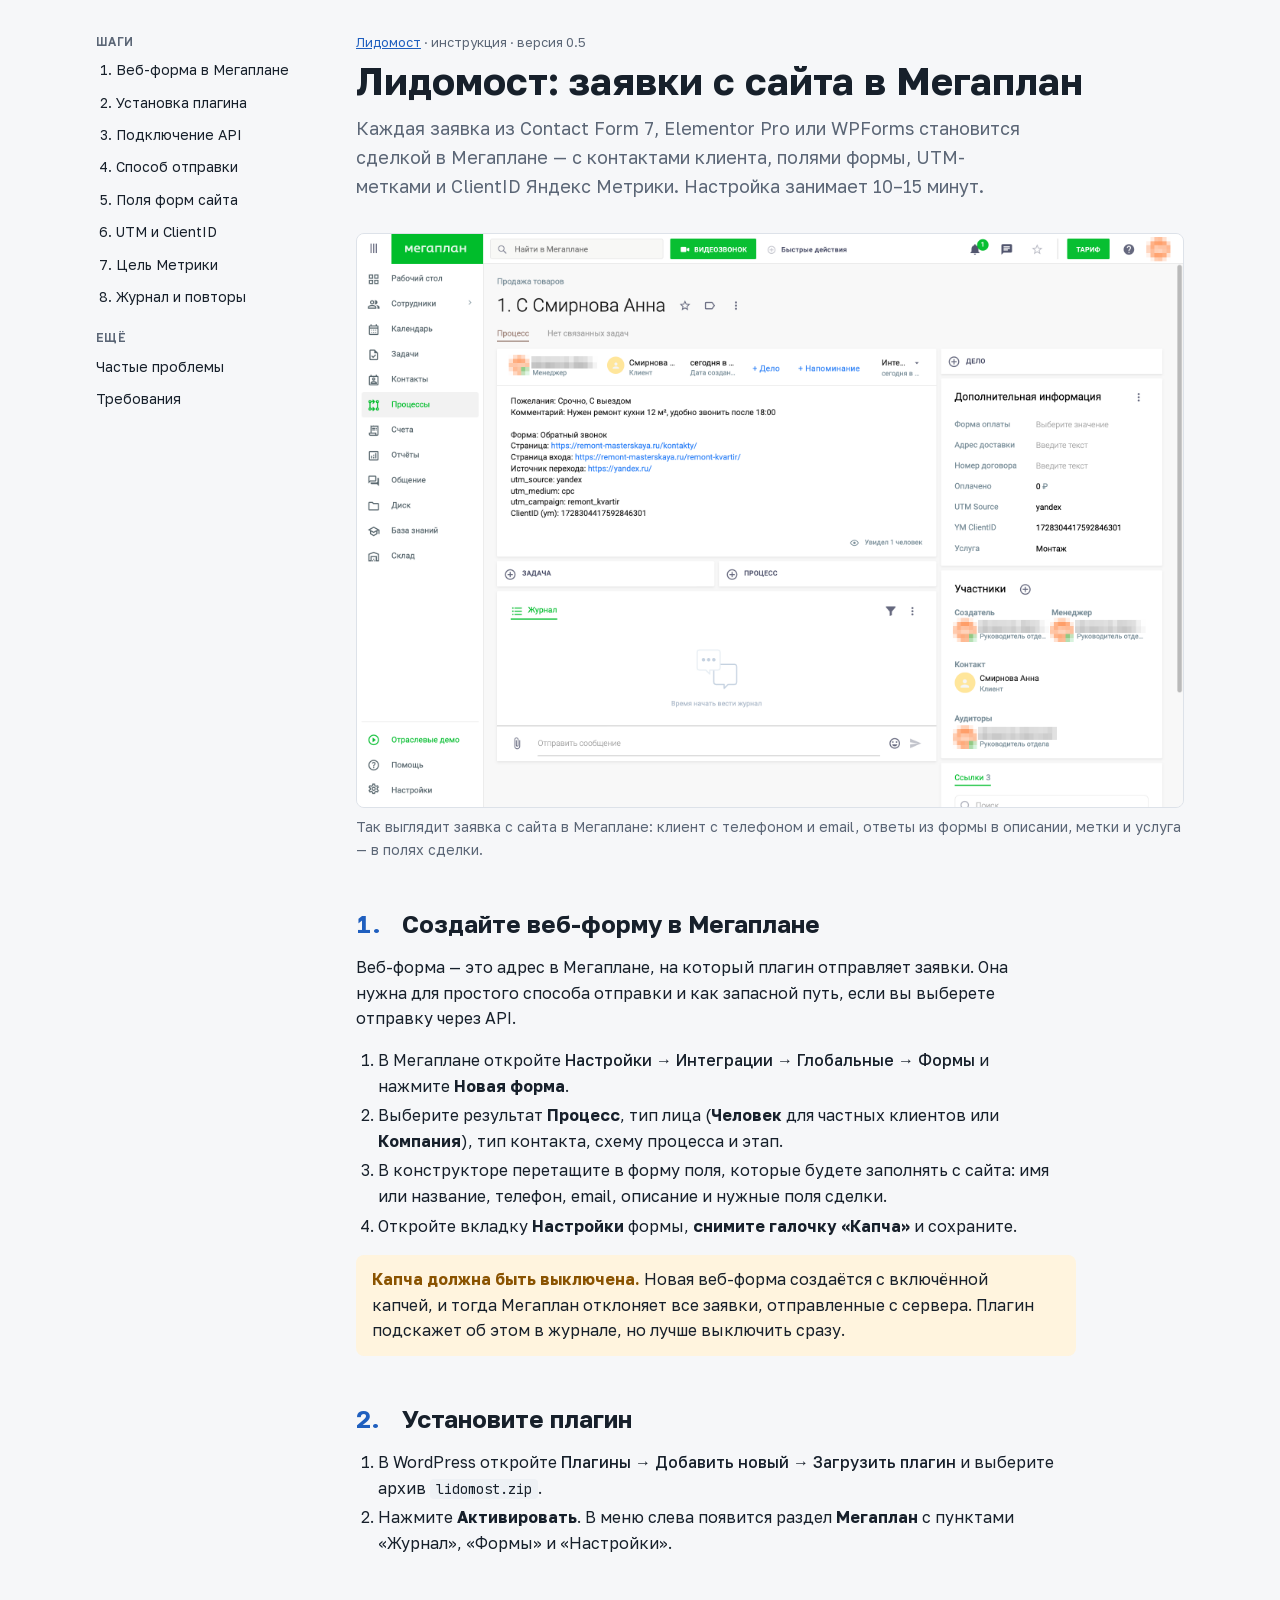
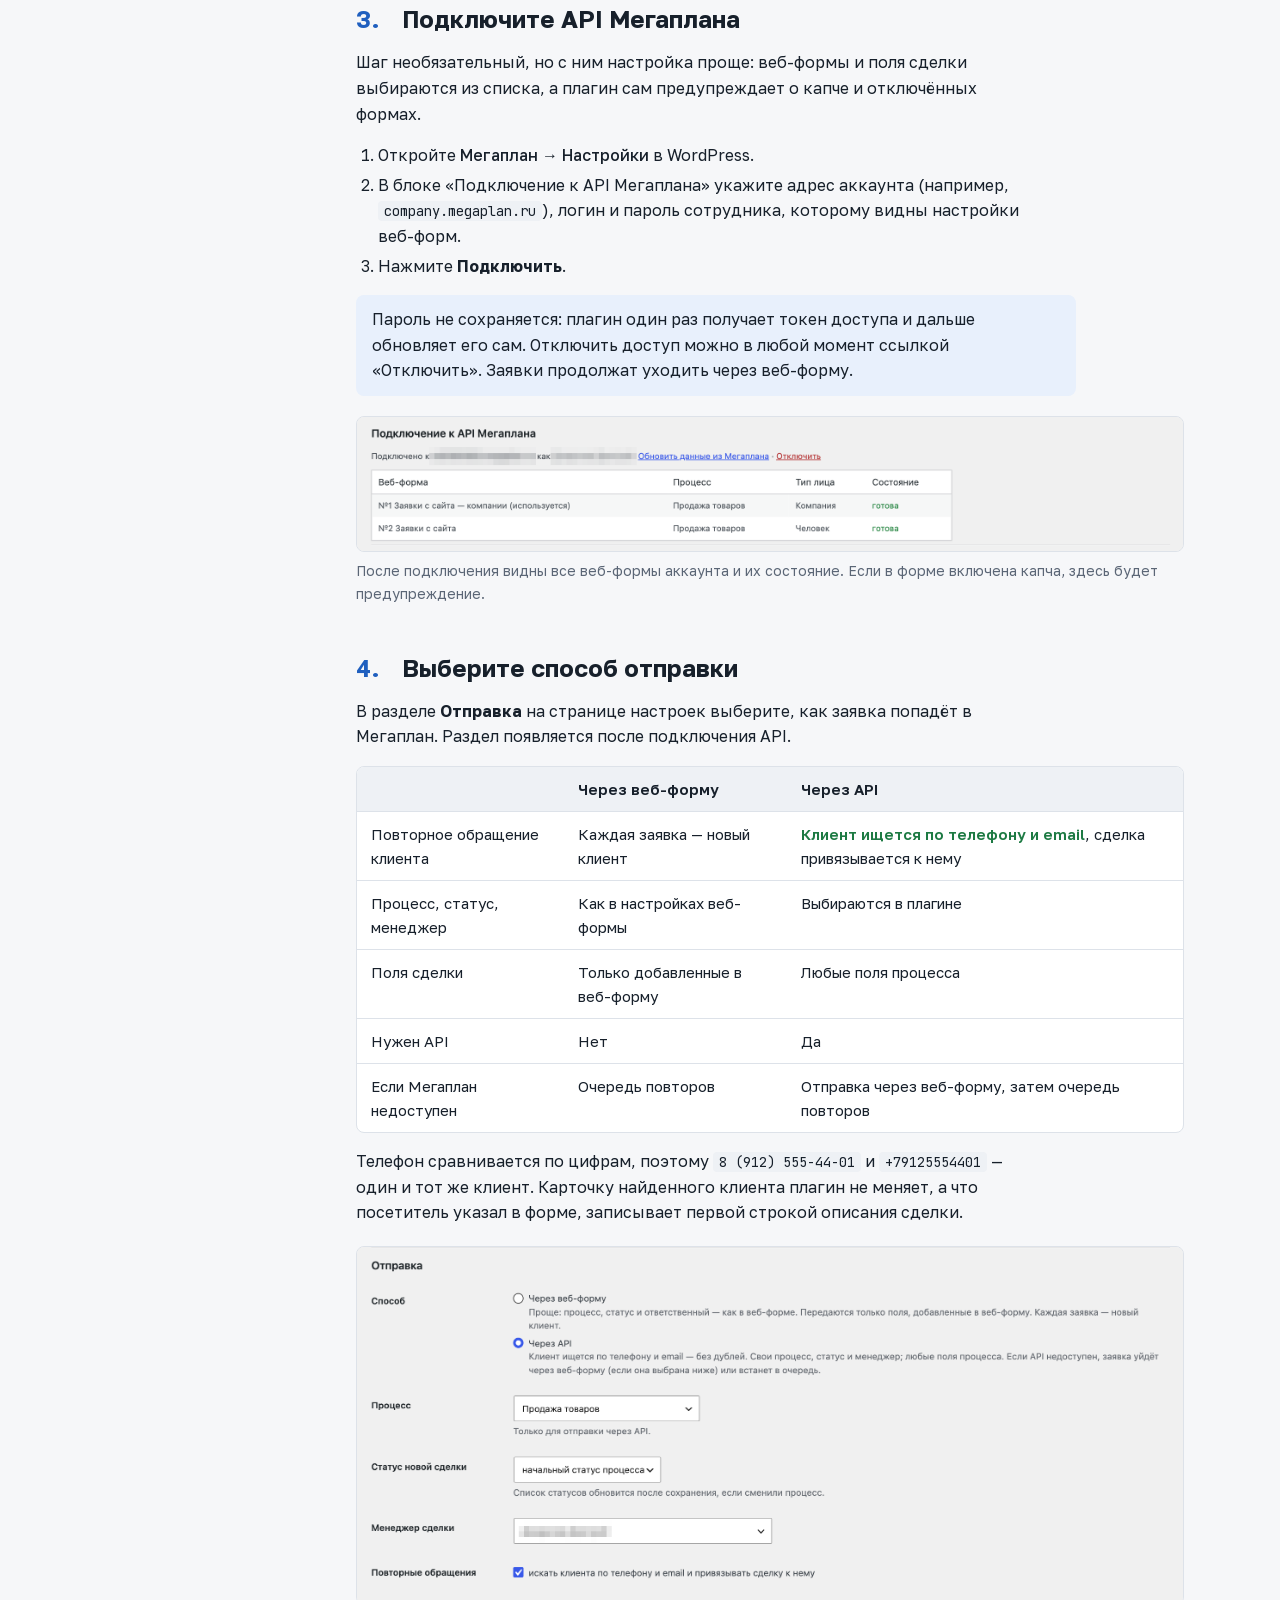
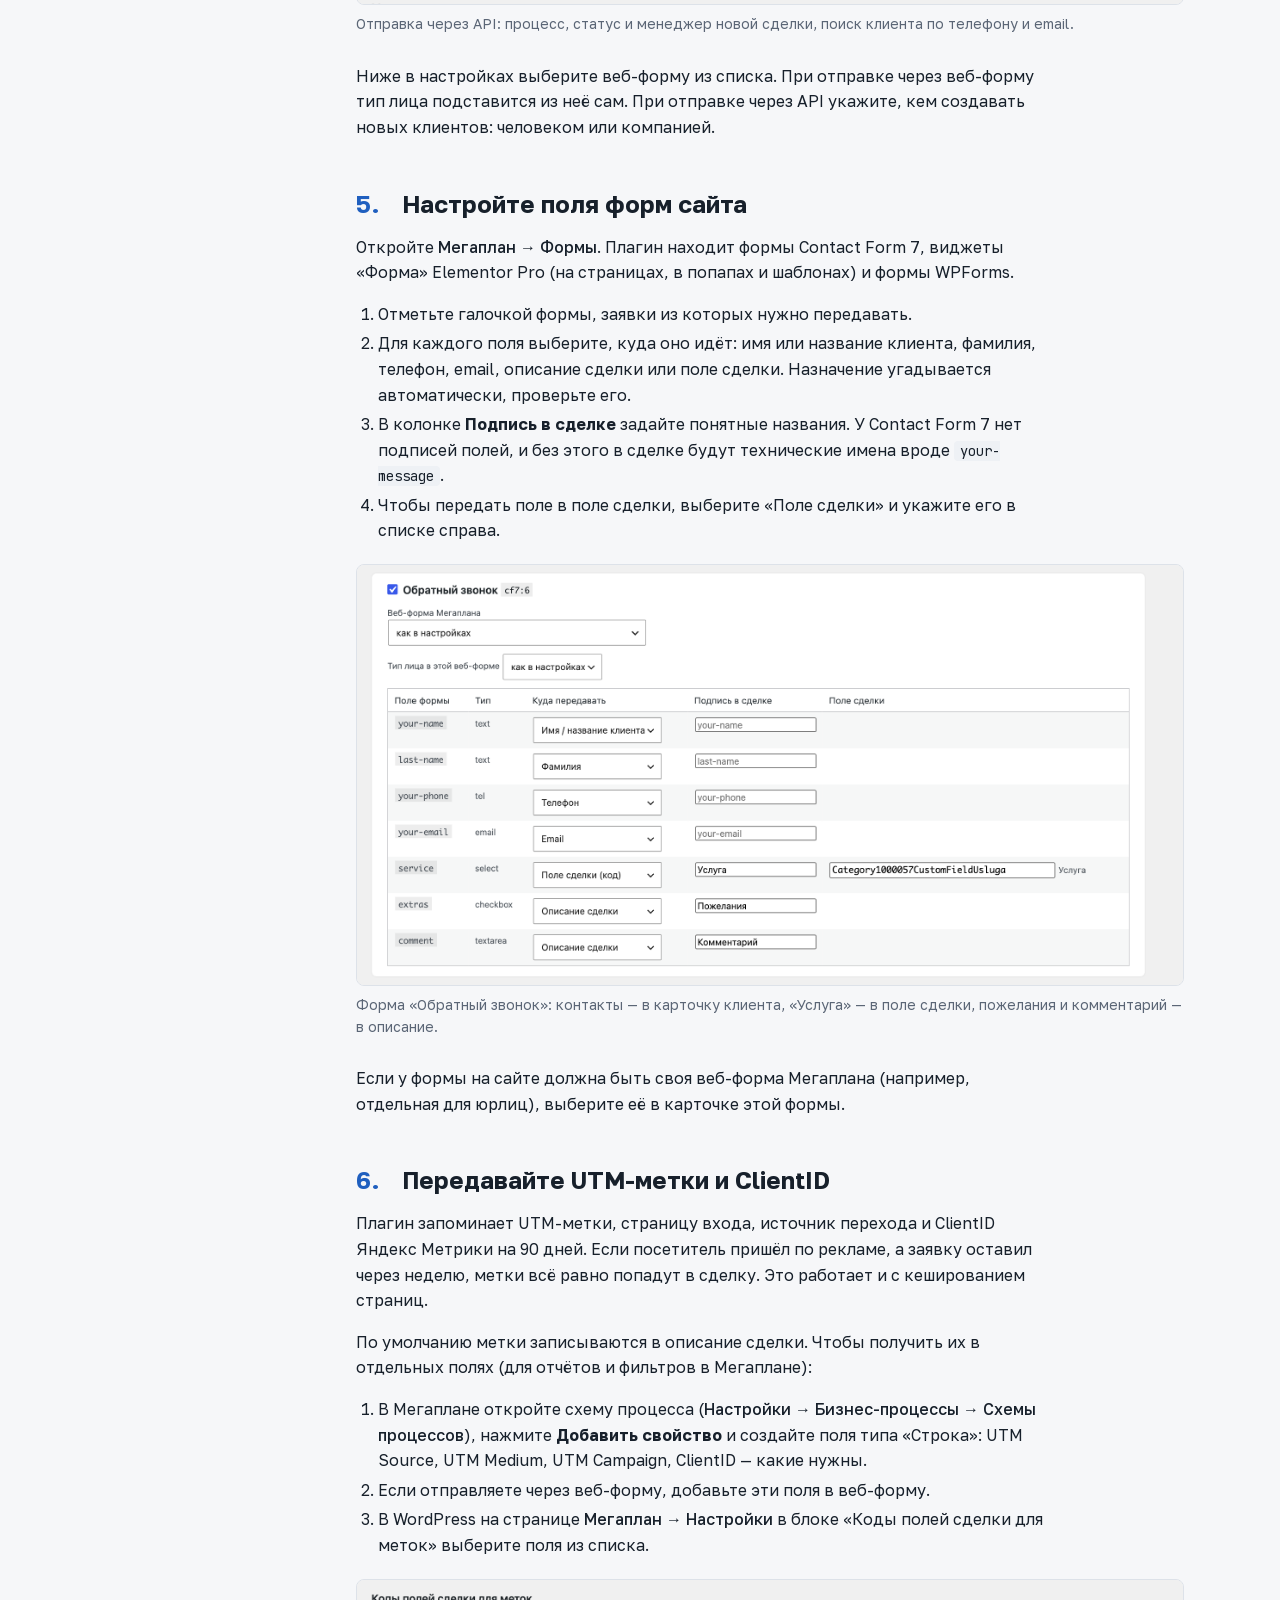
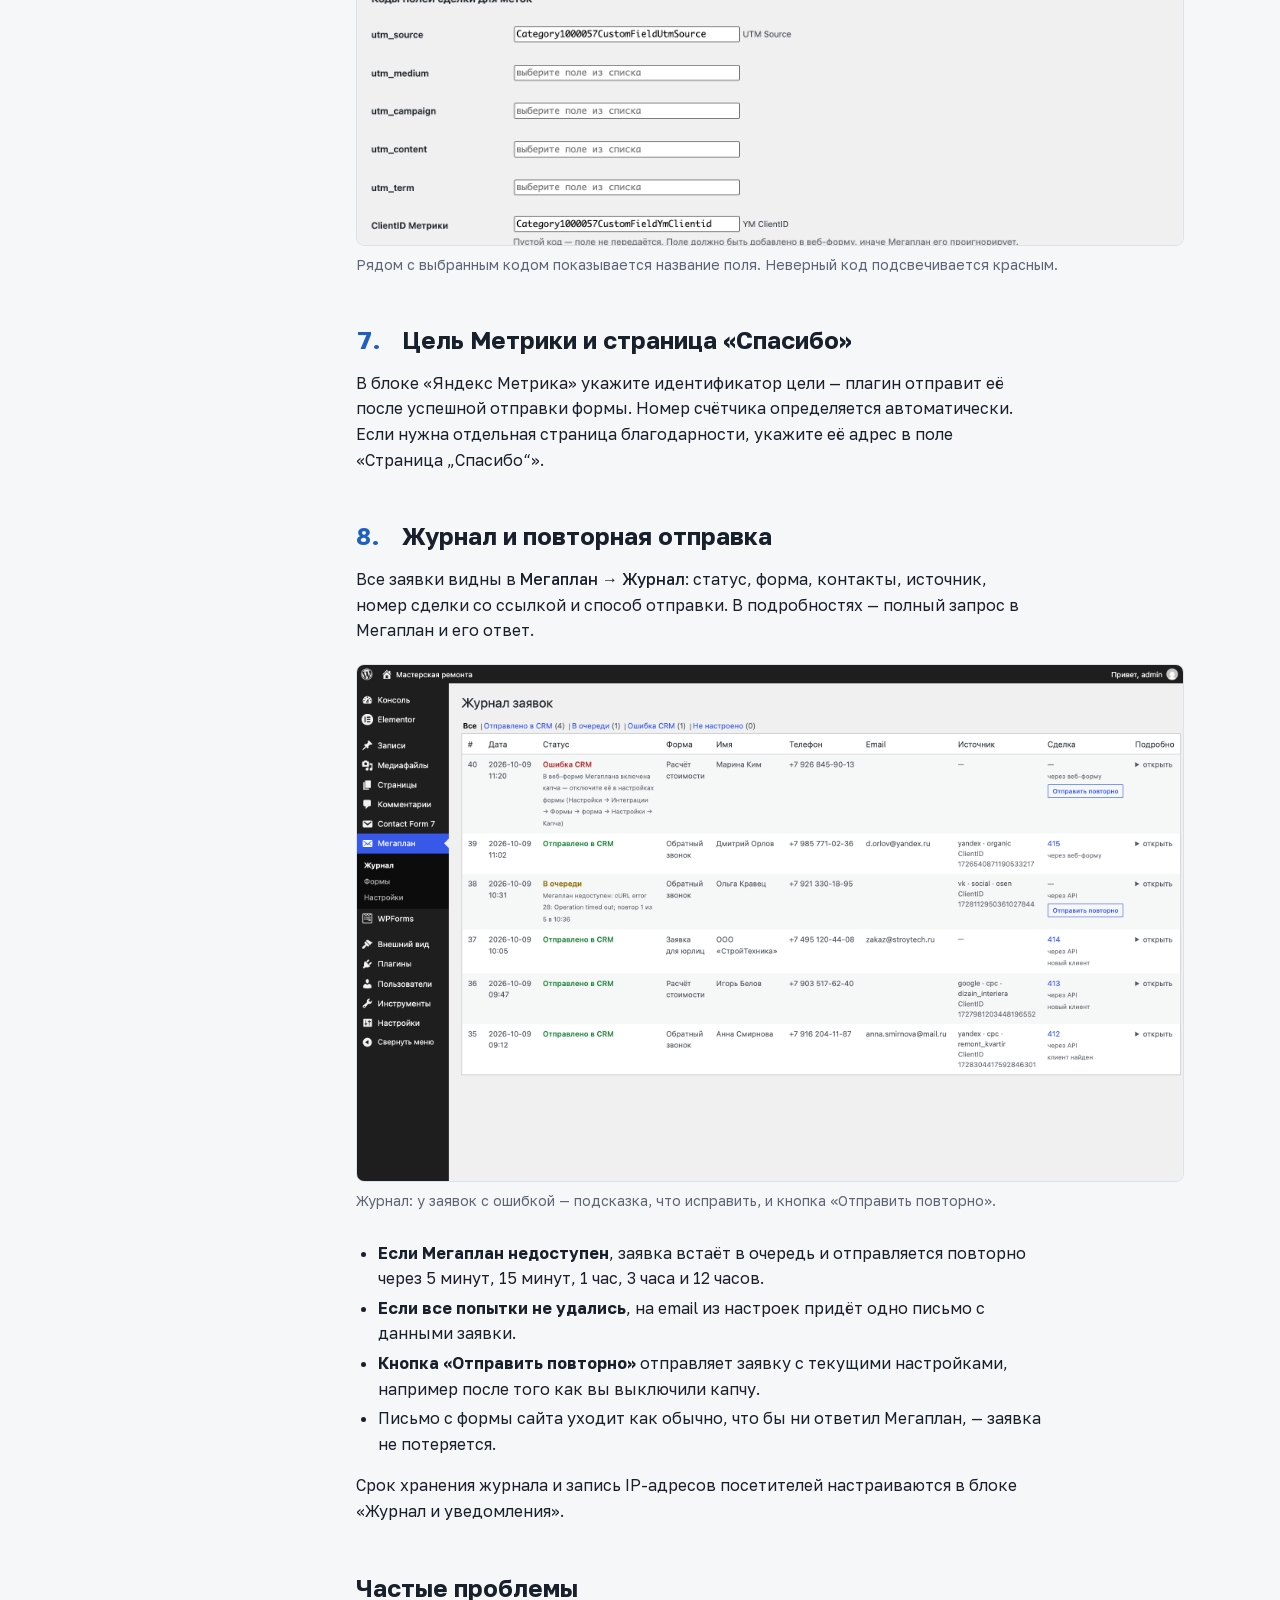
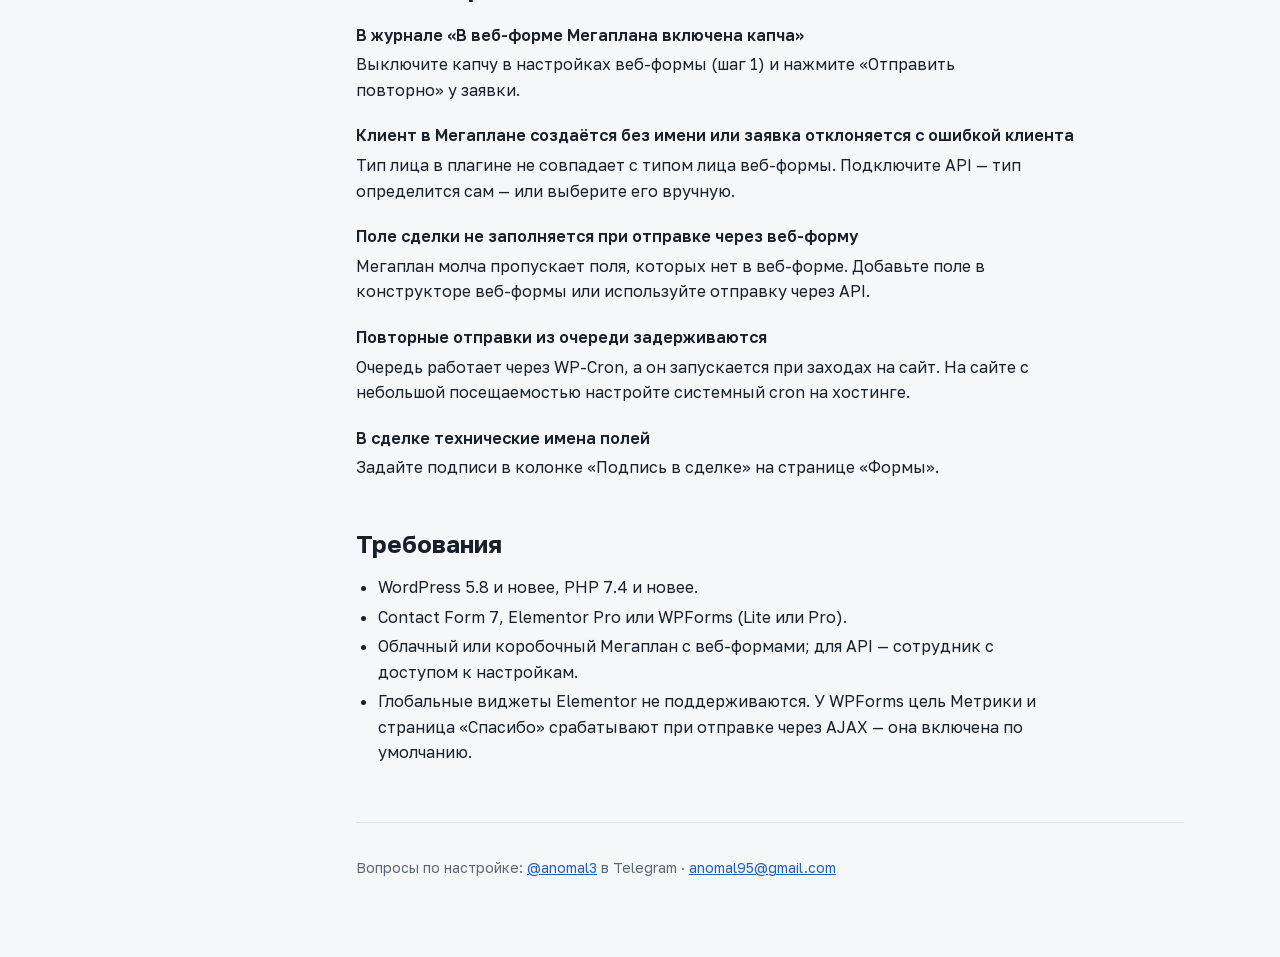
==== commit f002b35d: "Новое название: Лидомост Co-Authored-By: Claude Opus 5.5 <noreply@anthropic.com>" ====
--- a/instrukciya/index.html
+++ b/instrukciya/index.html
@@ -4,7 +4,7 @@
 <meta charset="utf-8">
 <meta name="viewport" content="width=device-width, initial-scale=1, viewport-fit=cover">
 <style>:root{color-scheme:light}body{margin:0}img{max-width:100%}[hidden]{display:none!important}</style>
-<title>Настройка Megaplan Leads</title>
+<title>Настройка Лидомоста</title>
 <link rel="stylesheet" href="../fonts/fonts.css">
 <style>
   /* Документ-инструкция: узкая колонка текста, слева на широком экране — оглавление шагов */
@@ -111,8 +111,8 @@
 
   <main>
     <header>
-      <p class="eyebrow"><a href="../">Megaplan Leads</a> · инструкция · версия 0.5</p>
-      <h1>Megaplan Leads: заявки с сайта в Мегаплан</h1>
+      <p class="eyebrow"><a href="../">Лидомост</a> · инструкция · версия 0.5</p>
+      <h1>Лидомост: заявки с сайта в Мегаплан</h1>
       <p class="lead">Каждая заявка из Contact Form 7, Elementor Pro или WPForms становится сделкой в Мегаплане — с контактами клиента, полями формы, UTM-метками и ClientID Яндекс Метрики. Настройка занимает 10–15 минут.</p>
     </header>
 
@@ -133,7 +133,7 @@
 
     <h2 id="ustanovka"><span class="step-num">2.</span>Установите плагин</h2>
     <ol>
-      <li>В WordPress откройте <span class="path">Плагины → Добавить новый → Загрузить плагин</span> и выберите архив <code>megaplan-leads.zip</code>.</li>
+      <li>В WordPress откройте <span class="path">Плагины → Добавить новый → Загрузить плагин</span> и выберите архив <code>lidomost.zip</code>.</li>
       <li>Нажмите <b>Активировать</b>. В меню слева появится раздел <b>Мегаплан</b> с пунктами «Журнал», «Формы» и «Настройки».</li>
     </ol>
 
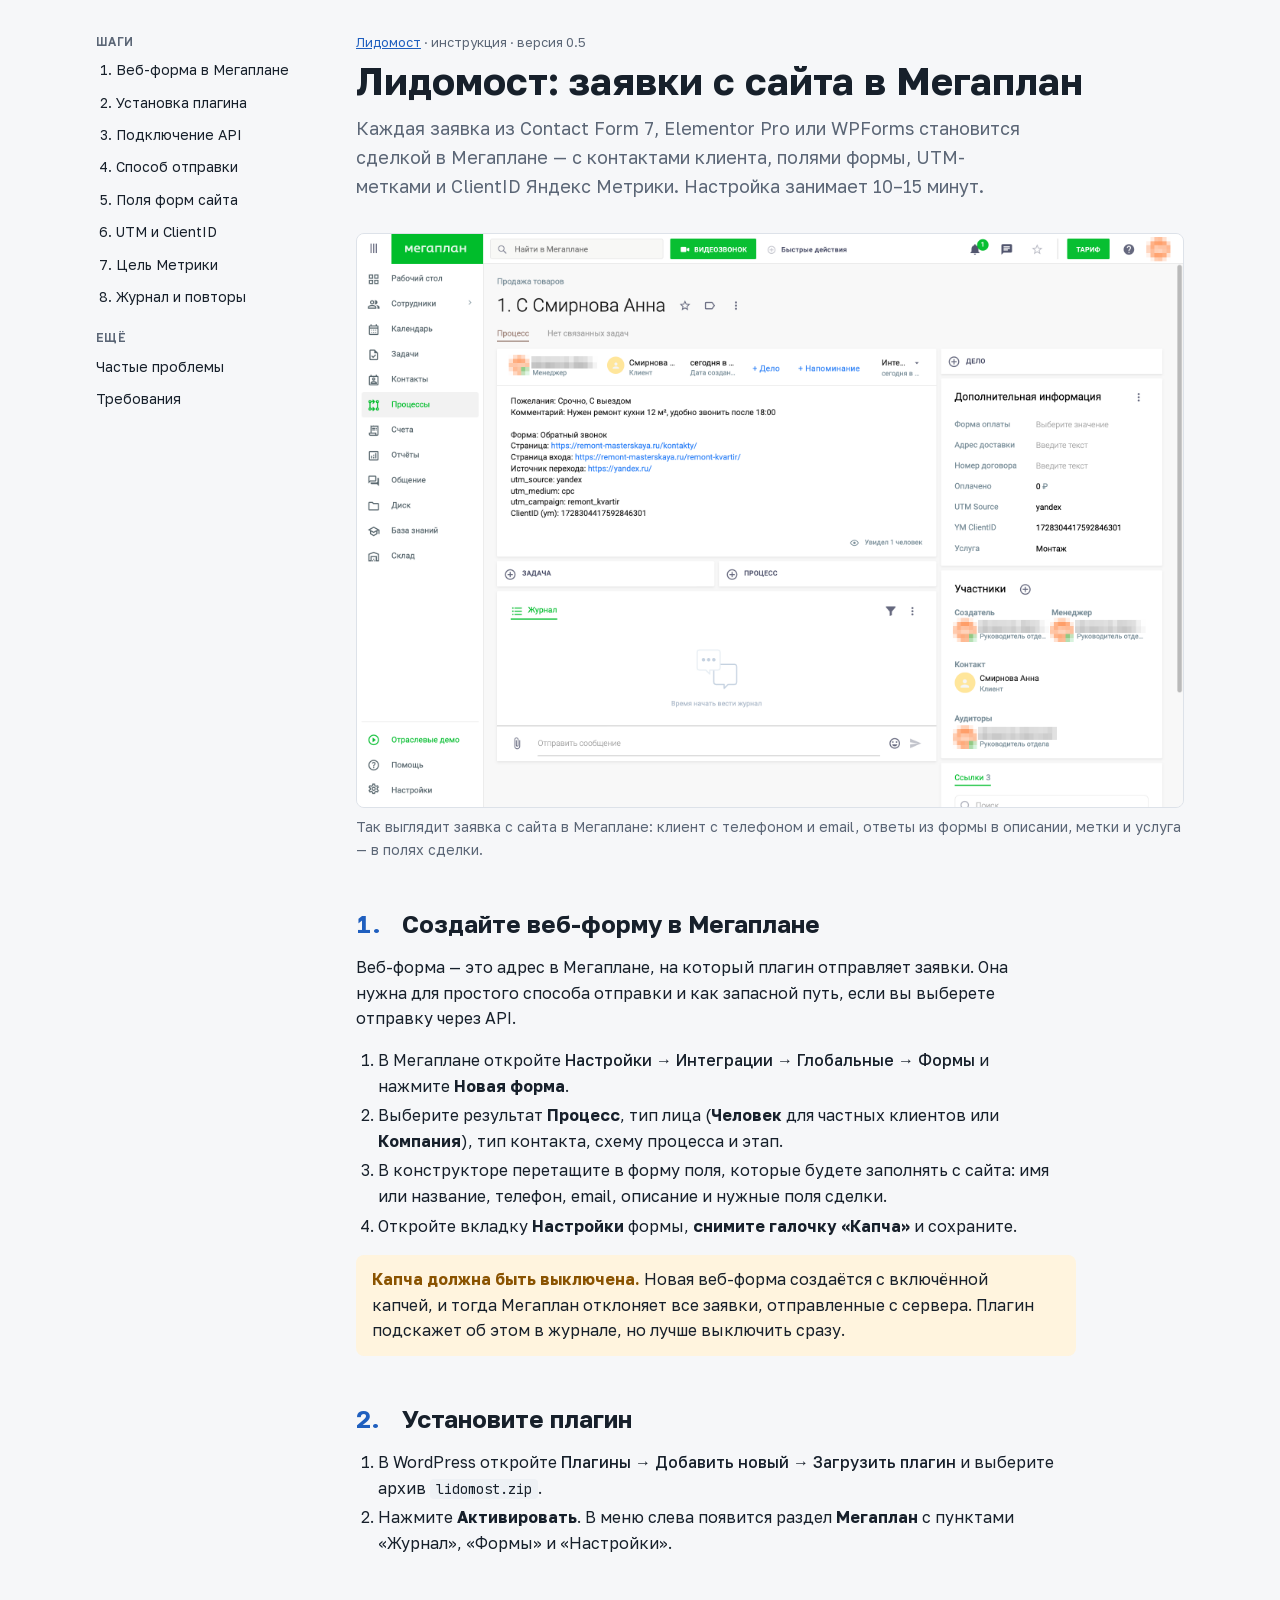
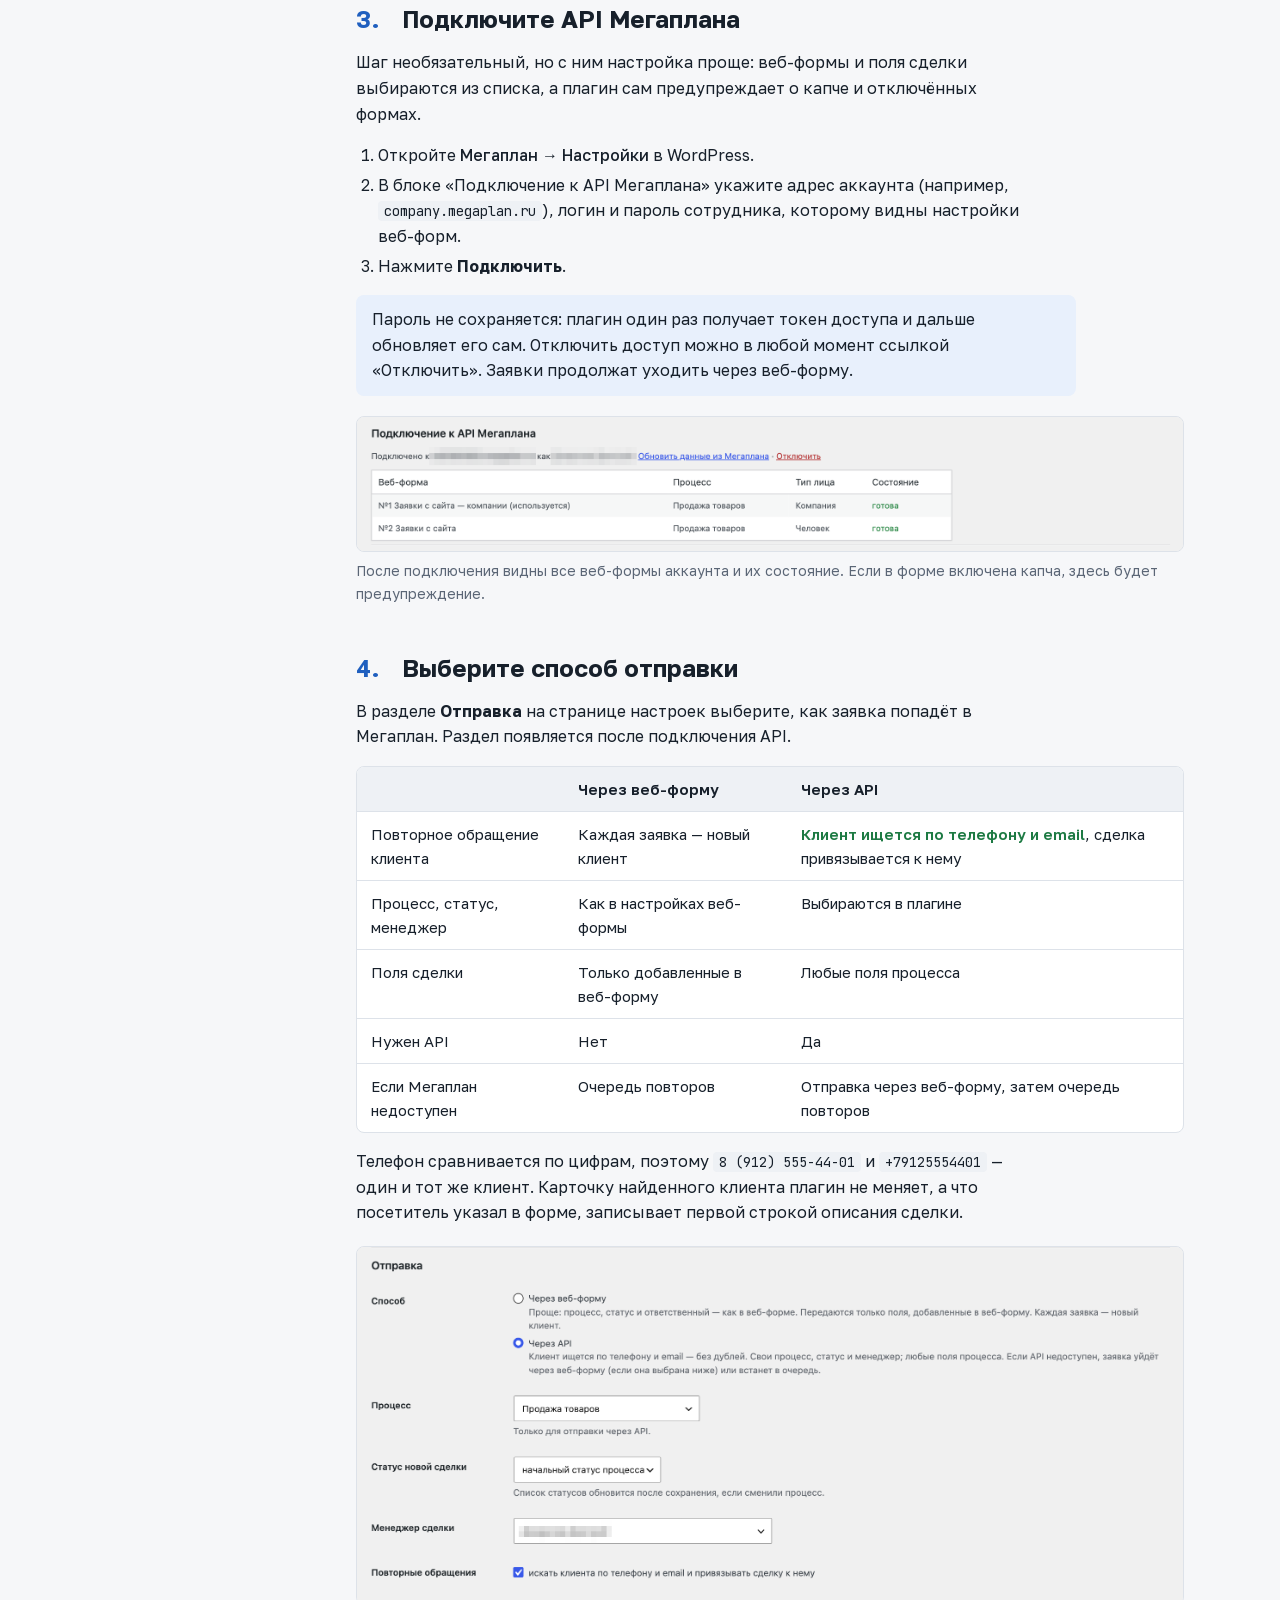
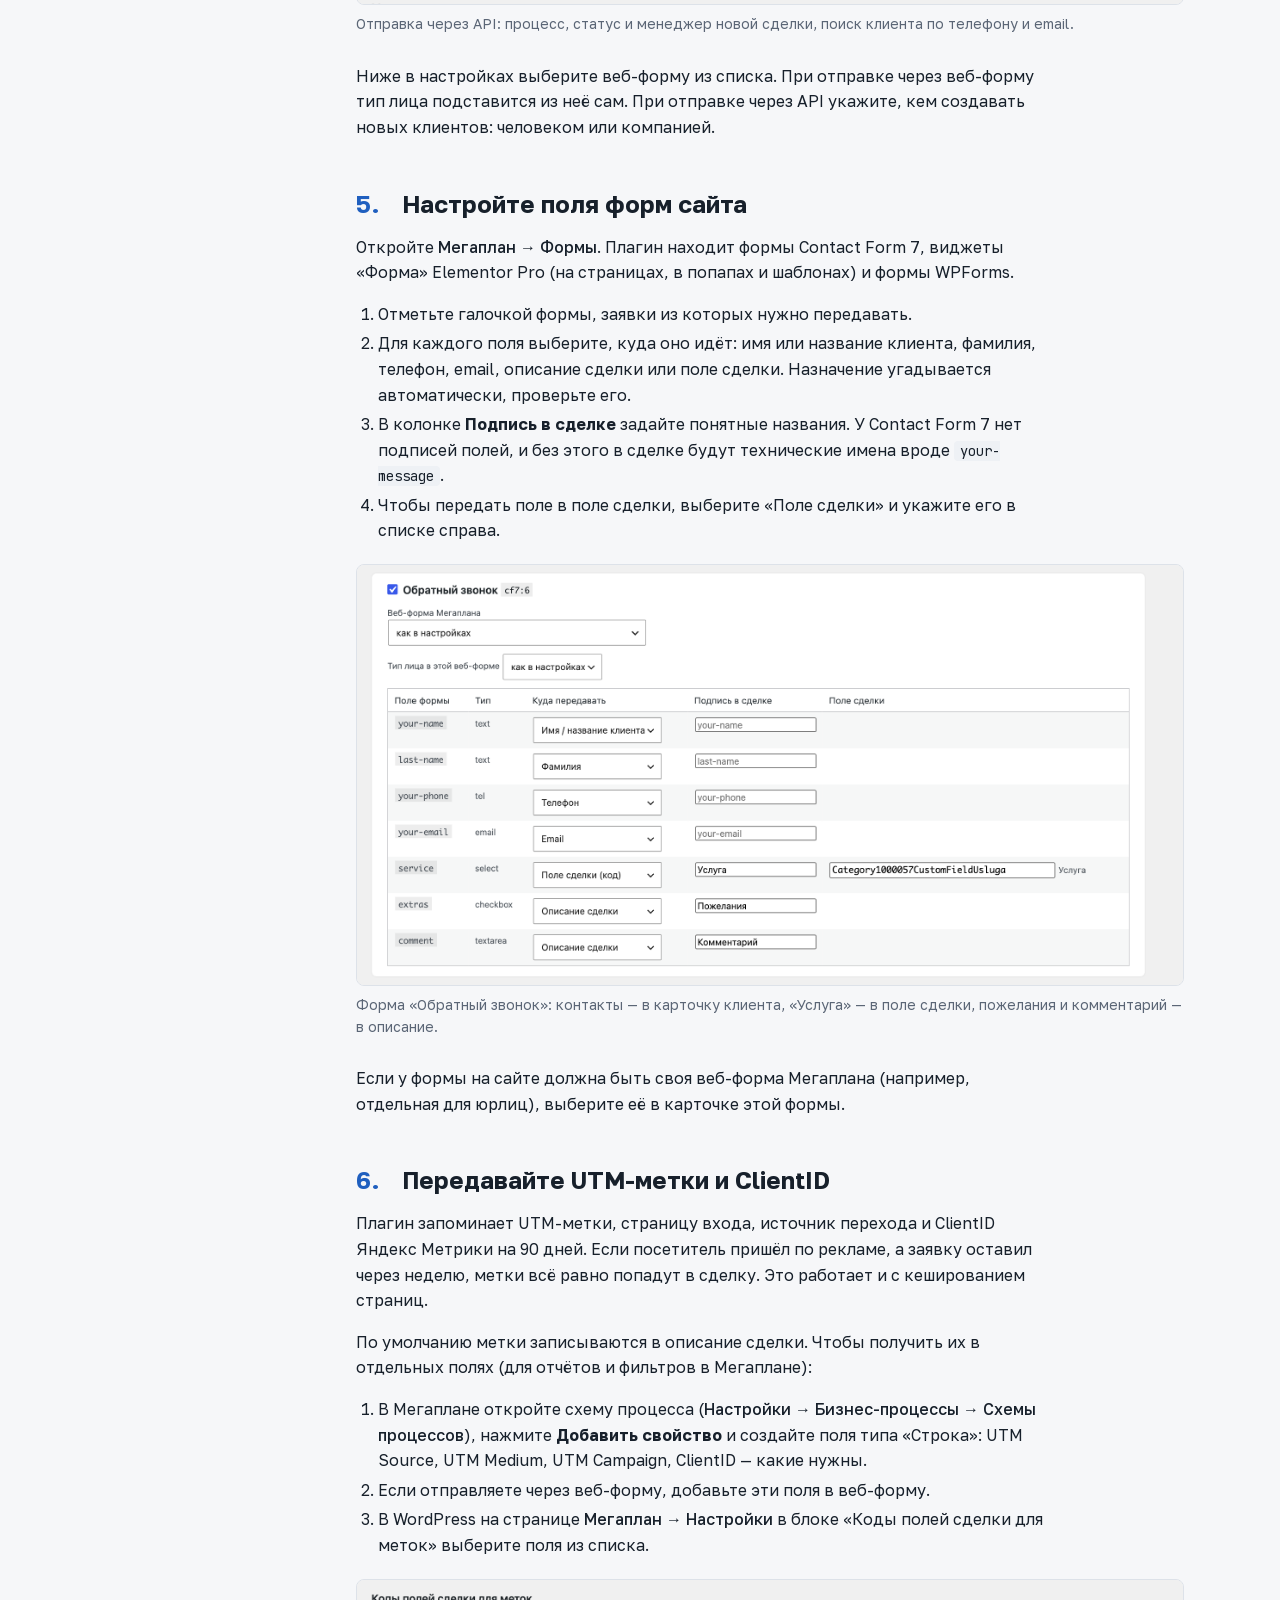
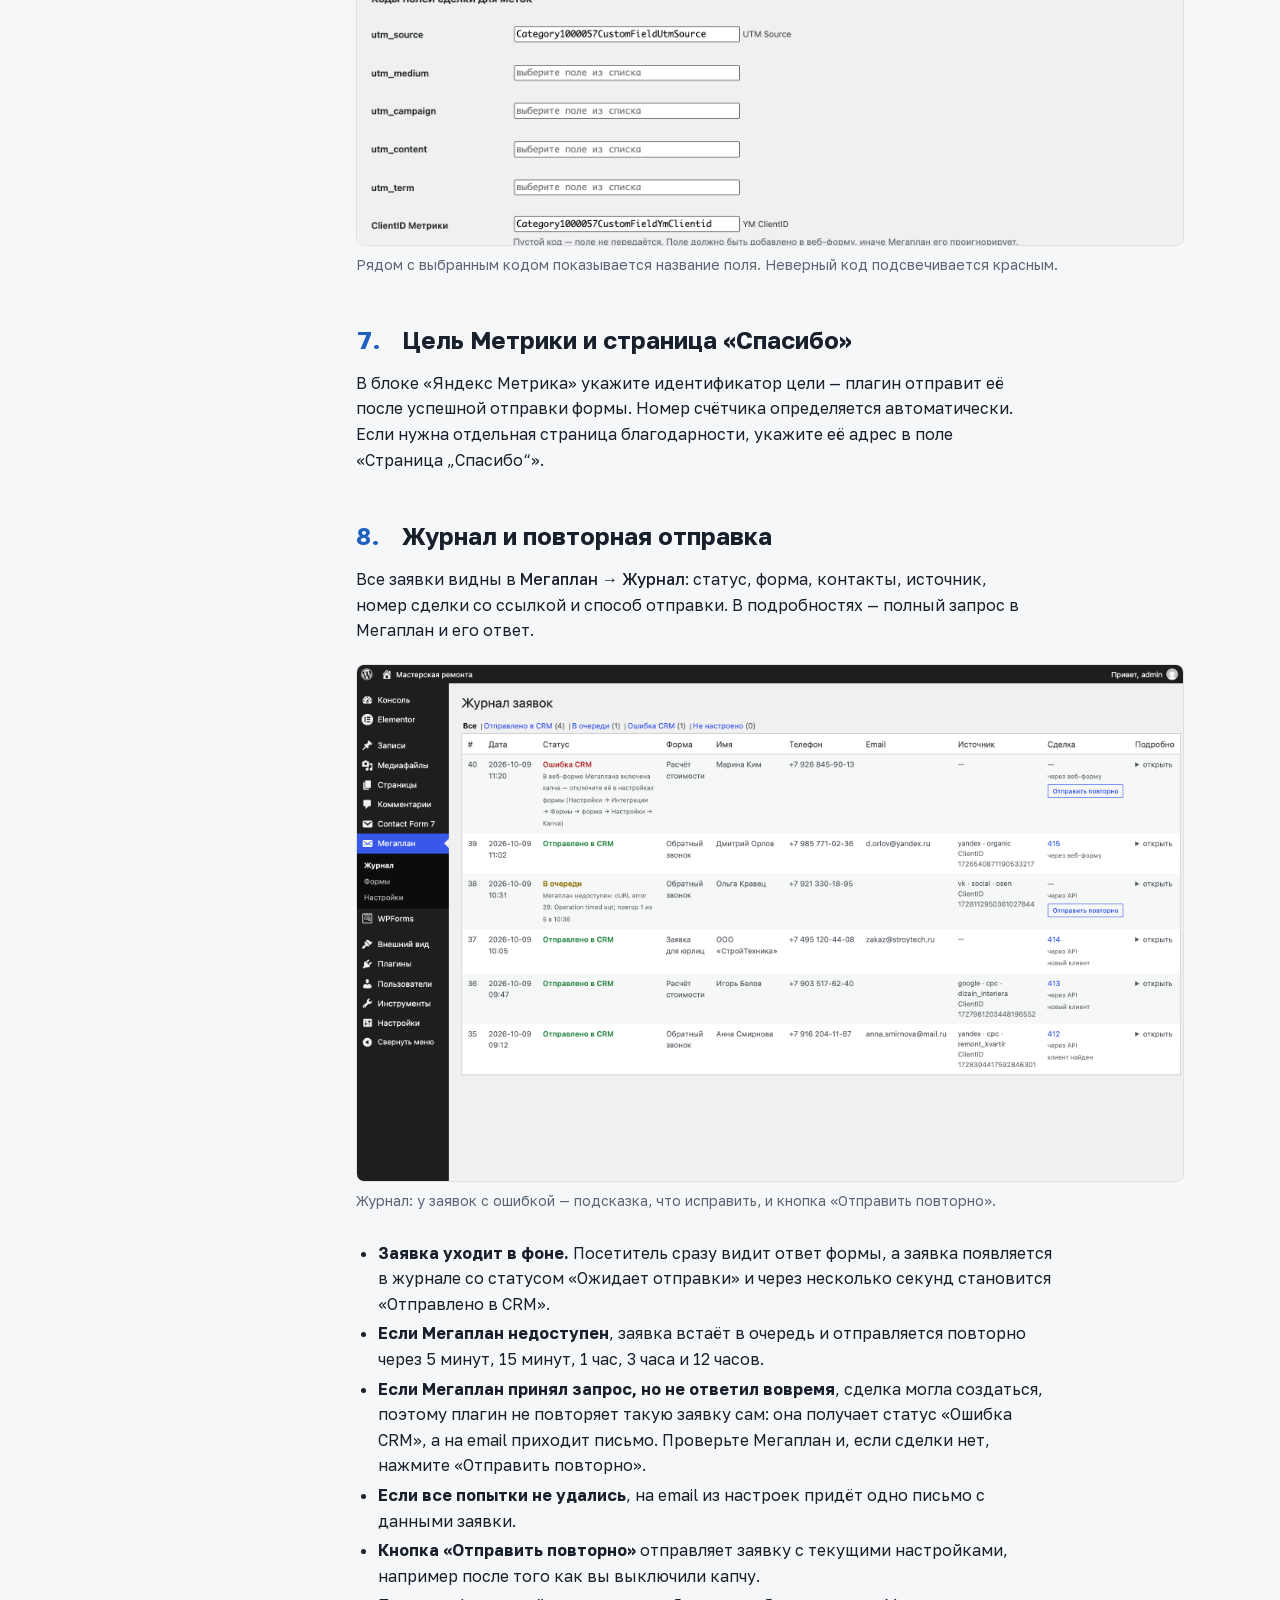
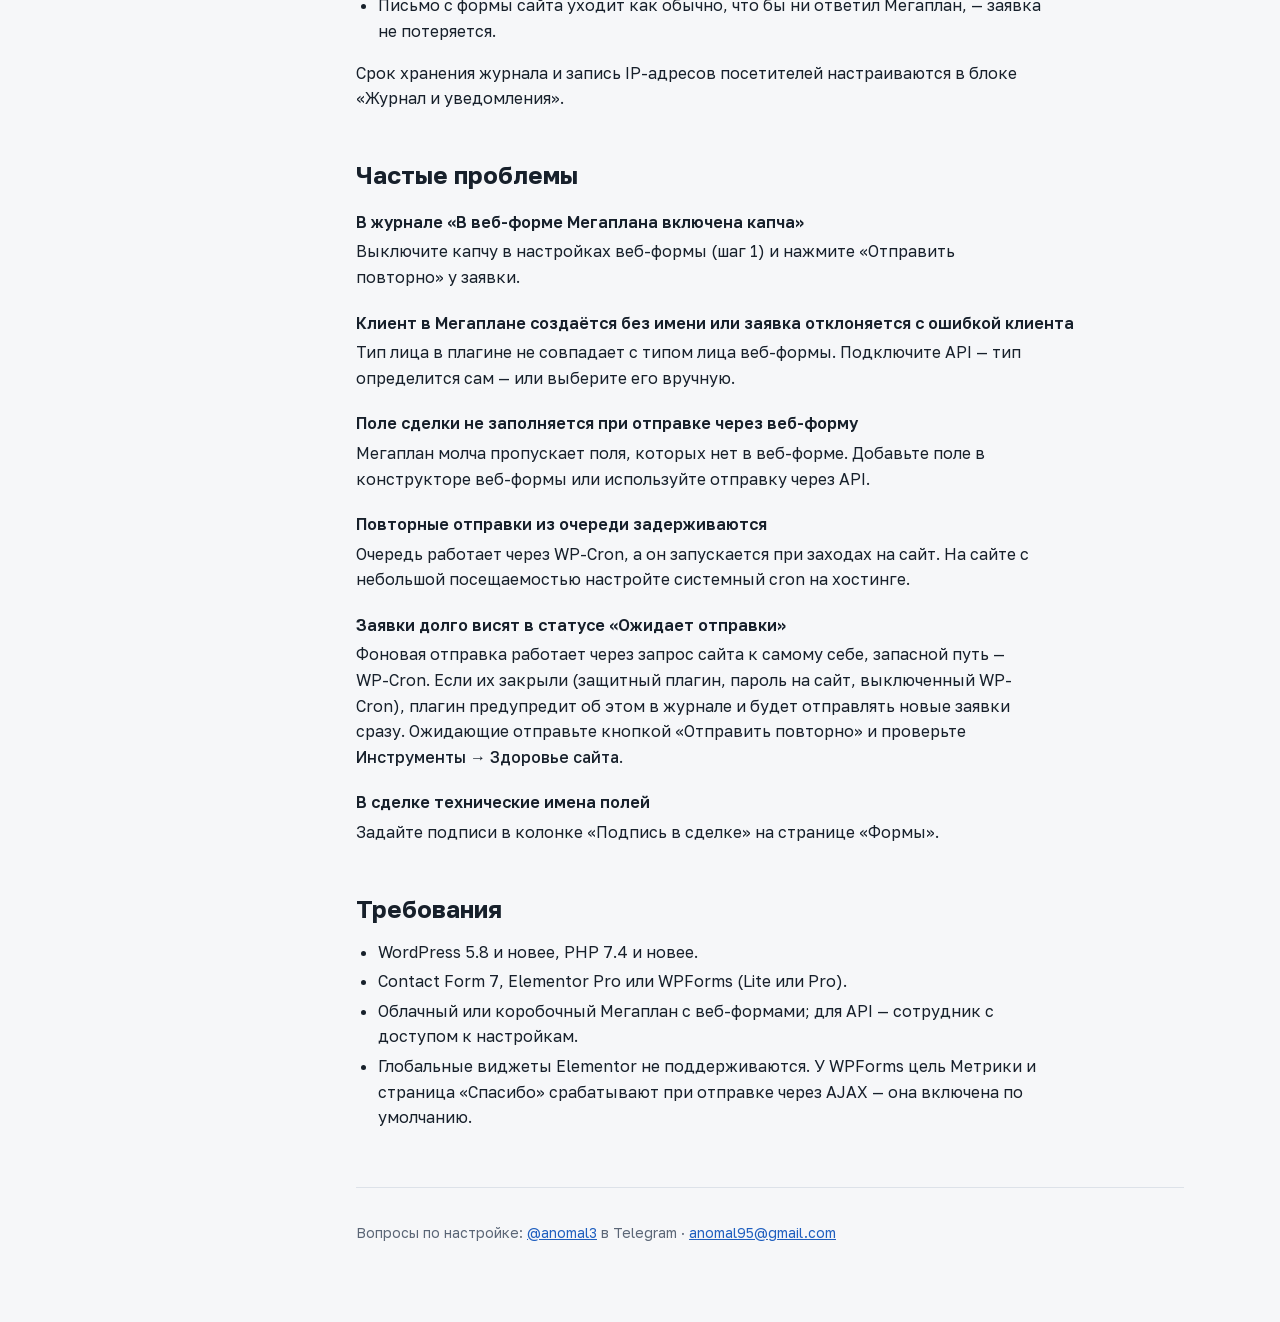
==== commit edf90624: "Инструкция: фоновая отправка и статус «Ожидает отправки» (Лидомост 0.7.0) Co-Authored-By: Claude Opu" ====
--- a/instrukciya/index.html
+++ b/instrukciya/index.html
@@ -4,6 +4,19 @@
 <meta charset="utf-8">
 <meta name="viewport" content="width=device-width, initial-scale=1, viewport-fit=cover">
 <style>:root{color-scheme:light}body{margin:0}img{max-width:100%}[hidden]{display:none!important}</style>
+<meta name="description" content="Как подключить Лидомост: веб-форма в Мегаплане, установка плагина, подключение API, поля форм, UTM-метки и ClientID, журнал и повторная отправка.">
+<link rel="canonical" href="https://lidomost.ru/instrukciya/">
+<link rel="icon" href="https://lidomost.ru/favicon.svg" type="image/svg+xml">
+<link rel="icon" href="https://lidomost.ru/favicon.png" sizes="32x32">
+<link rel="apple-touch-icon" href="https://lidomost.ru/apple-touch-icon.png">
+<meta property="og:type" content="article">
+<meta property="og:locale" content="ru_RU">
+<meta property="og:site_name" content="Лидомост">
+<meta property="og:url" content="https://lidomost.ru/instrukciya/">
+<meta property="og:title" content="Настройка Лидомоста">
+<meta property="og:description" content="Пошаговая инструкция: заявки из форм WordPress в Мегаплан за 10–15 минут.">
+<meta property="og:image" content="https://lidomost.ru/og.png">
+<meta name="twitter:card" content="summary_large_image">
 <title>Настройка Лидомоста</title>
 <link rel="stylesheet" href="../fonts/fonts.css">
 <style>
@@ -208,7 +221,9 @@
       <figcaption>Журнал: у заявок с ошибкой — подсказка, что исправить, и кнопка «Отправить повторно».</figcaption>
     </figure>
     <ul>
+      <li><b>Заявка уходит в фоне.</b> Посетитель сразу видит ответ формы, а заявка появляется в журнале со статусом «Ожидает отправки» и через несколько секунд становится «Отправлено в CRM».</li>
       <li><b>Если Мегаплан недоступен</b>, заявка встаёт в очередь и отправляется повторно через 5 минут, 15 минут, 1 час, 3 часа и 12 часов.</li>
+      <li><b>Если Мегаплан принял запрос, но не ответил вовремя</b>, сделка могла создаться, поэтому плагин не повторяет такую заявку сам: она получает статус «Ошибка CRM», а на email приходит письмо. Проверьте Мегаплан и, если сделки нет, нажмите «Отправить повторно».</li>
       <li><b>Если все попытки не удались</b>, на email из настроек придёт одно письмо с данными заявки.</li>
       <li><b>Кнопка «Отправить повторно»</b> отправляет заявку с текущими настройками, например после того как вы выключили капчу.</li>
       <li>Письмо с формы сайта уходит как обычно, что бы ни ответил Мегаплан, — заявка не потеряется.</li>
@@ -225,6 +240,8 @@
       <dd>Мегаплан молча пропускает поля, которых нет в веб-форме. Добавьте поле в конструкторе веб-формы или используйте отправку через API.</dd>
       <dt>Повторные отправки из очереди задерживаются</dt>
       <dd>Очередь работает через WP-Cron, а он запускается при заходах на сайт. На сайте с небольшой посещаемостью настройте системный cron на хостинге.</dd>
+      <dt>Заявки долго висят в статусе «Ожидает отправки»</dt>
+      <dd>Фоновая отправка работает через запрос сайта к самому себе, запасной путь — WP-Cron. Если их закрыли (защитный плагин, пароль на сайт, выключенный WP-Cron), плагин предупредит об этом в журнале и будет отправлять новые заявки сразу. Ожидающие отправьте кнопкой «Отправить повторно» и проверьте <span class="path">Инструменты → Здоровье сайта</span>.</dd>
       <dt>В сделке технические имена полей</dt>
       <dd>Задайте подписи в колонке «Подпись в сделке» на странице «Формы».</dd>
     </dl>
